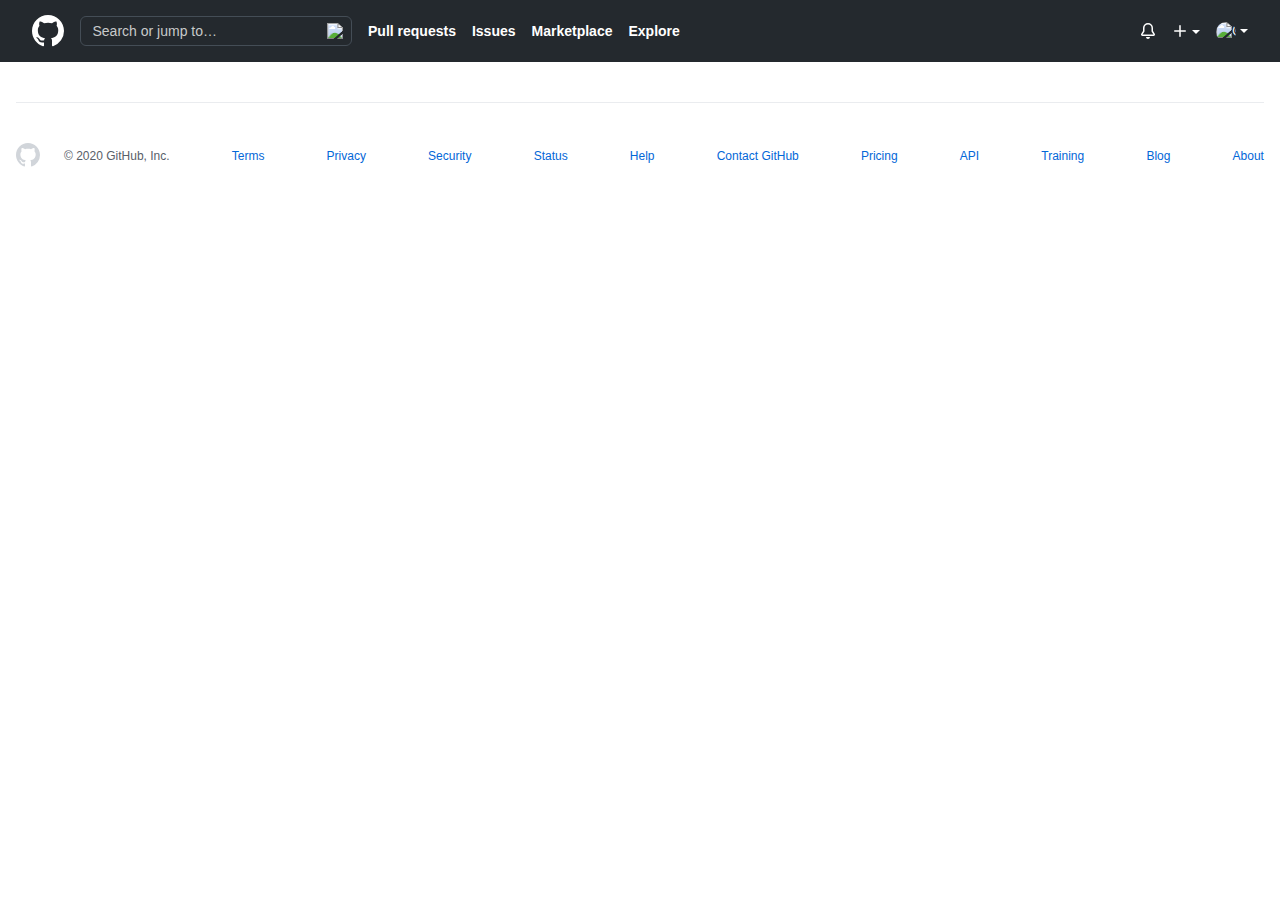
==== index.html @ ab451e5a "minor style update" ====
<!DOCTYPE html>
<html lang="en">
<head>
  <meta charset="utf-8" />
  <meta name="viewport" content="width=device-width, initial-scale=1.0" />
  <meta http-equiv="X-UA-Compatible" content="IE=edge" />
  <title>Seth250 Github Page &mdash; Buycoins Challenge</title>
  <link rel="stylesheet" href="./styles.css" />
</head>
<body>
  <div class="page-wrapper">
    <header class="page-header">
      <div class="page-header__item" id="github-logo">
        <a class="page-header__link" href="/">
          <svg class="octicon octicon-middle" height="32" viewBox="0 0 16 16" version="1.1" width="32" aria-hidden="true">
            <path fill-rule="evenodd" d="M8 0C3.58 0 0 3.58 0 8c0 3.54 2.29 6.53 5.47 7.59.4.07.55-.17.55-.38 0-.19-.01-.82-.01-1.49-2.01.37-2.53-.49-2.69-.94-.09-.23-.48-.94-.82-1.13-.28-.15-.68-.52-.01-.53.63-.01 1.08.58 1.23.82.72 1.21 1.87.87 2.33.66.07-.52.28-.87.51-1.07-1.78-.2-3.64-.89-3.64-3.95 0-.87.31-1.59.82-2.15-.08-.2-.36-1.02.08-2.12 0 0 .67-.21 2.2.82.64-.18 1.32-.27 2-.27.68 0 1.36.09 2 .27 1.53-1.04 2.2-.82 2.2-.82.44 1.1.16 1.92.08 2.12.51.56.82 1.27.82 2.15 0 3.07-1.87 3.75-3.65 3.95.29.25.54.73.54 1.48 0 1.07-.01 1.93-.01 2.2 0 .21.15.46.55.38A8.013 8.013 0 0016 8c0-4.42-3.58-8-8-8z"></path>
          </svg>
        </a>
      </div>
      <div class="page-header__item item-show-mobile" id="hamburger">
        <button type="button" class="page-header__link btn-link">
          <svg height="24" class="octicon octicon-text-bottom" viewBox="0 0 16 16" version="1.1" width="24" aria-hidden="true">
            <path fill-rule="evenodd" d="M1 2.75A.75.75 0 011.75 2h12.5a.75.75 0 110 1.5H1.75A.75.75 0 011 2.75zm0 5A.75.75 0 011.75 7h12.5a.75.75 0 110 1.5H1.75A.75.75 0 011 7.75zM1.75 12a.75.75 0 100 1.5h12.5a.75.75 0 100-1.5H1.75z"></path>
          </svg>
        </button>
      </div>
      <div class="page-header__item item-full item-collapse-mobile" id="menu">
        <div class="page-header__search">
          <form class="page-header__search-form">
            <label>
              <input type="text" class="page-header__search-input" placeholder="Search or jump to…" />
              <img src="https://github.githubassets.com/images/search-key-slash.svg" class="page-header__search-slash" />
            </label>
          </form>
        </div>
        <nav class="page-header__nav">
          <a class="page-header__link nav-link item-show-mobile" href="#">Dashboard</a>
          <a class="page-header__link nav-link" href="#">Pull<span class="inline-elem"> request</span>s</a>
          <a class="page-header__link nav-link" href="#">Issues</a>
          <a class="page-header__link nav-link" href="#">Marketplace</a>
          <a class="page-header__link nav-link" href="#">Explore</a>
          <a class="page-header__link nav-link item-show-mobile" href="#">Settings</a>
          <a class="page-header__link nav-link item-show-mobile" href="#">
            <img alt="@Seth250" width="20" height="20" src="https://avatars2.githubusercontent.com/u/36954087?s=60&v=4" class="profile-avatar" />
            Seth250
          </a>
          <form class="nav-link item-show-mobile" action="#">
            <button type="submit" class="page-header__link btn-link" id="logout-btn">
              <svg class="octicon octicon-text-bottom" viewBox="0 0 16 16" version="1.1" width="16" height="16" aria-hidden="true">
                <path fill-rule="evenodd" d="M2 2.75C2 1.784 2.784 1 3.75 1h2.5a.75.75 0 010 1.5h-2.5a.25.25 0 00-.25.25v10.5c0 .138.112.25.25.25h2.5a.75.75 0 010 1.5h-2.5A1.75 1.75 0 012 13.25V2.75zm10.44 4.5H6.75a.75.75 0 000 1.5h5.69l-1.97 1.97a.75.75 0 101.06 1.06l3.25-3.25a.75.75 0 000-1.06l-3.25-3.25a.75.75 0 10-1.06 1.06l1.97 1.97z"></path>
              </svg>
              Sign out
            </button>
          </form>
        </nav>
      </div>
      <div class="page-header__item" id="notification-bar">
        <a class="page-header__link" href="#">
          <svg class="octicon octicon-text-bottom" viewBox="0 0 16 16" version="1.1" width="16" height="16" aria-hidden="true">
            <path d="M8 16a2 2 0 001.985-1.75c.017-.137-.097-.25-.235-.25h-3.5c-.138 0-.252.113-.235.25A2 2 0 008 16z"></path>
            <path fill-rule="evenodd" d="M8 1.5A3.5 3.5 0 004.5 5v2.947c0 .346-.102.683-.294.97l-1.703 2.556a.018.018 0 00-.003.01l.001.006c0 .002.002.004.004.006a.017.017 0 00.006.004l.007.001h10.964l.007-.001a.016.016 0 00.006-.004.016.016 0 00.004-.006l.001-.007a.017.017 0 00-.003-.01l-1.703-2.554a1.75 1.75 0 01-.294-.97V5A3.5 3.5 0 008 1.5zM3 5a5 5 0 0110 0v2.947c0 .05.015.098.042.139l1.703 2.555A1.518 1.518 0 0113.482 13H2.518a1.518 1.518 0 01-1.263-2.36l1.703-2.554A.25.25 0 003 7.947V5z"></path>
          </svg>
        </a>
      </div>
      <div class="page-header__item item-collapse-mobile">
        <details class="details-reset">
          <summary class="page-header__link">
            <svg class="octicon octicon-text-bottom" viewBox="0 0 16 16" version="1.1" width="16" height="16" aria-hidden="true">
              <path fill-rule="evenodd" d="M8 2a.75.75 0 01.75.75v4.5h4.5a.75.75 0 010 1.5h-4.5v4.5a.75.75 0 01-1.5 0v-4.5h-4.5a.75.75 0 010-1.5h4.5v-4.5A.75.75 0 018 2z"></path>
            </svg>
            <span class="dropdown-caret"></span>
          </summary>
        </details>
      </div>
      <div class="page-header__item item-collapse-mobile">
        <details class="details-reset">
          <summary class="page-header__link">
            <img alt="@Seth250" width="20" height="20" src="https://avatars2.githubusercontent.com/u/36954087?s=60&v=4" class="profile-avatar" />
            <span class="dropdown-caret"></span>
          </summary>
        </details>
      </div>
    </header>

    <main class="page-main">
    </main>

    <footer class="page-footer container">
      <div class="page-footer__content">
        <a class="page-footer__octicon" href="#">
          <svg height="24" class="octicon octicon-text-bottom" viewBox="0 0 16 16" version="1.1" width="24" aria-hidden="true">
            <path fill-rule="evenodd" d="M8 0C3.58 0 0 3.58 0 8c0 3.54 2.29 6.53 5.47 7.59.4.07.55-.17.55-.38 0-.19-.01-.82-.01-1.49-2.01.37-2.53-.49-2.69-.94-.09-.23-.48-.94-.82-1.13-.28-.15-.68-.52-.01-.53.63-.01 1.08.58 1.23.82.72 1.21 1.87.87 2.33.66.07-.52.28-.87.51-1.07-1.78-.2-3.64-.89-3.64-3.95 0-.87.31-1.59.82-2.15-.08-.2-.36-1.02.08-2.12 0 0 .67-.21 2.2.82.64-.18 1.32-.27 2-.27.68 0 1.36.09 2 .27 1.53-1.04 2.2-.82 2.2-.82.44 1.1.16 1.92.08 2.12.51.56.82 1.27.82 2.15 0 3.07-1.87 3.75-3.65 3.95.29.25.54.73.54 1.48 0 1.07-.01 1.93-.01 2.2 0 .21.15.46.55.38A8.013 8.013 0 0016 8c0-4.42-3.58-8-8-8z"></path>
          </svg>
        </a>
        <ul class="page-footer__list">
          <li>&copy; 2020 GitHub, Inc.</li>
          <li>
            <a href="#">Terms</a>
          </li>
          <li>
            <a href="#">Privacy</a>
          </li>
          <li>
            <a href="#">Security</a>
          </li>
          <li>
            <a href="#">Status</a>
          </li>
          <li>
            <a href="#">Help</a>
          </li>
          <li>
            <a href="#">Contact GitHub</a>
          </li>
          <li>
            <a href="#">Pricing</a>
          </li>
          <li>
            <a href="#">API</a>
          </li>
          <li>
            <a href="#">Training</a>
          </li>
          <li>
            <a href="#">Blog</a>
          </li>
          <li>
            <a href="#">About</a>
          </li>
        </ul>
      </div>
    </footer>
  </div>
</body>
</html>

<script src="./main.js"></script>
---- styles.css ----
* {
  margin: 0;
  padding: 0;
  -webkit-box-sizing: border-box;
     -moz-box-sizing: border-box;
          box-sizing: border-box;
}

:root {
  scroll-behavior: smooth;
  -webkit-font-smoothing: antialiased;
  -moz-osx-font-smoothing: grayscale;
}

body {
  font-family: -apple-system, "BlinkMacSystemFont", "Segoe UI", Helvetica, Arial, sans-serif, "Apple Color Emoji", "Segoe UI Emoji";
  font-size: 14px;
  line-height: 1.5;
}

article, aside, details, figcaption, figure, footer, header, main, menu, nav, section {
  display: block;
}

a {
  color: #0367d8;
  text-decoration: none;
}

button, input, select, textarea {
  font-family: inherit;
  line-height: inherit;
}

svg:not(:root) {
  overflow: hidden;
}

.page-wrapper {
  position: relative;
  background: #fff;
  min-height: 100vh;
}

.octicon {
  display: inline-block;
  fill: currentColor;
}

.octicon-middle {
  vertical-align: middle;
}

.octicon-text-bottom {
  vertical-align: text-bottom;
}

.container {
  max-width: 1280px;
}

.page-header {
  background: #24292E;
  padding: 1.075em 1.15em 1.075em 2.25em;
  color: rgba(255, 255, 255, 0.7);
  display: -webkit-box;
  display: -moz-box;
  display: -ms-flexbox;
  display: flex;
  -webkit-box-align: center;
     -moz-box-align: center;
      -ms-flex-align: center;
          align-items: center;
}

.page-header__item {
  display: -webkit-box;
  display: -moz-box;
  display: -ms-flexbox;
  display: flex;
  -webkit-box-align: center;
     -moz-box-align: center;
      -ms-flex-align: center;
          align-items: center;
  margin-right: 16px;
  -ms-flex-item-align: stretch;
      align-self: stretch;
}

.page-header__link {
  font-weight: 600;
  color: #fff;
  white-space: nowrap;
}

.page-header__link:hover, .page-header__link:focus {
  color: inherit;
}

.page-header__search {
  position: relative;
  min-width: 272px;
  -webkit-transition: .2s ease-in-out;
  transition: .2s ease-in-out;
  -webkit-transition-property: max-width, padding-bottom, padding-top;
  transition-property: max-width, padding-bottom, padding-top;
  margin-right: 16.5px;
}

.page-header__search-form {
  display: block;
}

.page-header__search-form label {
  min-height: 28px;
  width: 100%;
  max-width: 100%;
  vertical-align: middle;
  background-color: inherit;
  font-weight: 400;
  position: relative;
  line-height: 18px;
  display: -webkit-box;
  display: -moz-box;
  display: -ms-flexbox;
  display: flex;
  -webkit-box-align: center;
     -moz-box-align: center;
      -ms-flex-align: center;
          align-items: center;
  -webkit-box-pack: justify;
     -moz-box-pack: justify;
      -ms-flex-pack: justify;
          justify-content: space-between;
  border: 1px solid #444d56;
  border-radius: 6px;
  background-repeat: no-repeat;
  outline: none;
  background-position: right 0.5rem center;
  -webkit-box-shadow: none;
          box-shadow: none;
}

.page-header__search-form label:focus-within {
  outline: inherit;
}

.page-header__search-input {
  min-height: inherit;
  color: inherit;
  width: 100%;
  background: none;
  border: 0;
  display: table-cell;
  font-size: inherit;
  line-height: inherit;
  -webkit-box-shadow: inherit;
          box-shadow: inherit;
  padding: 5px 12px;
}

.page-header__search-input::-webkit-input-placeholder {
  color: #c8c9ca;
}

.page-header__search-input::-moz-placeholder {
  color: #c8c9ca;
}

.page-header__search-input:-ms-input-placeholder {
  color: #c8c9ca;
}

.page-header__search-input::-ms-input-placeholder {
  color: #c8c9ca;
}

.page-header__search-input::placeholder {
  color: #c8c9ca;
}

.page-header__search-input:focus {
  outline: none;
}

.page-header__search-slash {
  margin-right: 8px;
  border-style: none;
}

.page-header__nav {
  display: -webkit-box;
  display: -moz-box;
  display: -ms-flexbox;
  display: flex;
  -ms-flex-item-align: auto;
      align-self: auto;
}

.item-full {
  -webkit-box-flex: 1;
     -moz-box-flex: 1;
      -ms-flex: auto;
          flex: auto;
}

.btn-link {
  display: inline-block;
  background-color: initial;
  font-size: inherit;
  border: none;
  -webkit-user-select: none;
     -moz-user-select: none;
      -ms-user-select: none;
          user-select: none;
}

.details-reset > summary {
  list-style: none;
}

.details-reset > summary::-webkit-details-marker {
  display: none;
}

details summary {
  cursor: pointer;
  display: list-item;
}

.dropdown-caret {
  display: inline-block;
  width: 0;
  height: 0;
  vertical-align: middle;
  content: "";
  border-top-style: solid;
  border-top-width: 4px;
  border-right: 4px solid transparent;
  border-bottom: 0 solid transparent;
  border-left: 4px solid transparent;
}

.profile-avatar {
  border-radius: 50%;
  border-style: none;
  display: inline-block;
  overflow: hidden;
  line-height: 1;
  vertical-align: middle;
  margin-top: 1px;
}

@media only screen and (min-width: 600px) {
  .item-show-mobile {
    display: none;
  }
  .nav-link {
    margin-right: 16px;
  }
}

@media only screen and (max-width: 768px) {
  .page-header {
    padding-left: 1.7em;
    padding-right: 0.6em;
  }
  .inline-elem {
    display: none;
  }
}

@media only screen and (max-width: 600px) {
  .page-header {
    padding: 1.15em 0 1.15em 1.15em;
    position: relative;
  }
  .page-header__search {
    margin-right: 0;
    margin-bottom: 16px;
    -ms-flex-item-align: stretch;
        -ms-grid-row-align: stretch;
        align-self: stretch;
  }
  .page-header__nav {
    -webkit-box-orient: vertical;
    -webkit-box-direction: normal;
       -moz-box-orient: vertical;
       -moz-box-direction: normal;
        -ms-flex-direction: column;
            flex-direction: column;
    -ms-flex-item-align: stretch;
        -ms-grid-row-align: stretch;
        align-self: stretch;
  }
  .nav-link {
    border-top: 1px solid rgba(255, 255, 255, 0.15);
    padding: 8px 0;
  }
  .inline-elem {
    display: inline;
  }
  .item-collapse-mobile {
    display: none;
  }
  .item-full {
    border: 1px solid #24292E;
    -webkit-box-orient: vertical;
    -webkit-box-direction: normal;
       -moz-box-orient: vertical;
       -moz-box-direction: normal;
        -ms-flex-direction: column;
            flex-direction: column;
    position: absolute;
    top: 98%;
    background: inherit;
    width: 100%;
    left: 0;
    padding: 0 15px 15px 15px;
  }
  #logout-btn {
    padding-left: 2px;
    width: 100%;
    text-align: left;
  }
  #notification-bar {
    -webkit-box-ordinal-group: 3;
       -moz-box-ordinal-group: 3;
        -ms-flex-order: 2;
            order: 2;
  }
  #github-logo {
    -webkit-box-ordinal-group: 2;
       -moz-box-ordinal-group: 2;
        -ms-flex-order: 1;
            order: 1;
    -webkit-box-flex: 1;
       -moz-box-flex: 1;
        -ms-flex: auto;
            flex: auto;
    -webkit-box-pack: center;
       -moz-box-pack: center;
        -ms-flex-pack: center;
            justify-content: center;
  }
}

.page-footer {
  display: -webkit-box;
  display: -moz-box;
  display: -ms-flexbox;
  display: flex;
  -webkit-box-pack: center;
     -moz-box-pack: center;
      -ms-flex-pack: center;
          justify-content: center;
  -webkit-box-align: center;
     -moz-box-align: center;
      -ms-flex-align: center;
          align-items: center;
  padding: 0 16px;
  margin: 0 auto;
}

.page-footer__content {
  font-size: 12px;
  width: 100%;
  color: #586069;
  display: -webkit-box;
  display: -moz-box;
  display: -ms-flexbox;
  display: flex;
  -webkit-box-align: center;
     -moz-box-align: center;
      -ms-flex-align: center;
          align-items: center;
  -webkit-box-pack: justify;
     -moz-box-pack: justify;
      -ms-flex-pack: justify;
          justify-content: space-between;
  padding-top: 40px;
  padding-bottom: 49px;
  margin-top: 40px;
  border-top: 1px solid #eaecef;
}

.page-footer__octicon {
  color: #d1d5da;
  margin-right: 24px;
}

.page-footer__octicon:hover {
  color: #6a737d;
}

.page-footer__list {
  display: -webkit-box;
  display: -moz-box;
  display: -ms-flexbox;
  display: flex;
  -webkit-box-pack: justify;
     -moz-box-pack: justify;
      -ms-flex-pack: justify;
          justify-content: space-between;
  -ms-flex-wrap: wrap;
      flex-wrap: wrap;
  width: 100%;
}

.page-footer__list li {
  list-style: none;
}

.page-footer__list a:hover {
  text-decoration: underline;
}

@media only screen and (max-width: 1012px) {
  .page-footer {
    padding-right: 40px;
    padding-left: 40px;
  }
  .page-footer__octicon {
    display: none;
  }
  .page-footer__list {
    -webkit-box-pack: center;
       -moz-box-pack: center;
        -ms-flex-pack: center;
            justify-content: center;
    margin-bottom: 8px;
  }
  .page-footer__list li {
    margin-right: 16px;
  }
}

@media only screen and (max-width: 600px) {
  .page-footer {
    padding-right: 16px;
    padding-left: 16px;
  }
}
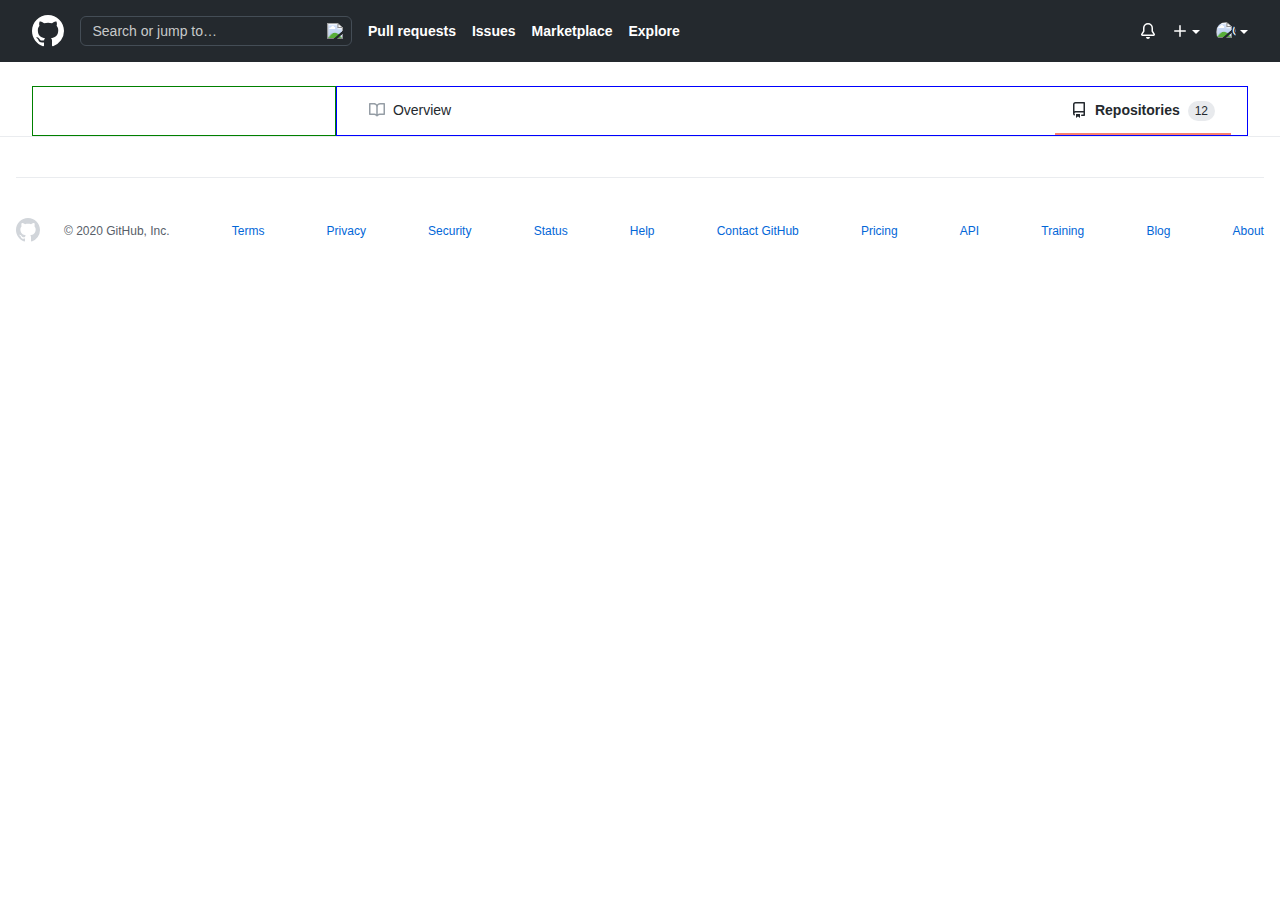
==== commit 34ed40b8: "updated page main styles" ====
--- a/index.html
+++ b/index.html
@@ -12,14 +12,14 @@
     <header class="page-header">
       <div class="page-header__item" id="github-logo">
         <a class="page-header__link" href="/">
-          <svg class="octicon octicon-middle" height="32" viewBox="0 0 16 16" version="1.1" width="32" aria-hidden="true">
+          <svg class="octicon-middle" height="32" viewBox="0 0 16 16" version="1.1" width="32" aria-hidden="true">
             <path fill-rule="evenodd" d="M8 0C3.58 0 0 3.58 0 8c0 3.54 2.29 6.53 5.47 7.59.4.07.55-.17.55-.38 0-.19-.01-.82-.01-1.49-2.01.37-2.53-.49-2.69-.94-.09-.23-.48-.94-.82-1.13-.28-.15-.68-.52-.01-.53.63-.01 1.08.58 1.23.82.72 1.21 1.87.87 2.33.66.07-.52.28-.87.51-1.07-1.78-.2-3.64-.89-3.64-3.95 0-.87.31-1.59.82-2.15-.08-.2-.36-1.02.08-2.12 0 0 .67-.21 2.2.82.64-.18 1.32-.27 2-.27.68 0 1.36.09 2 .27 1.53-1.04 2.2-.82 2.2-.82.44 1.1.16 1.92.08 2.12.51.56.82 1.27.82 2.15 0 3.07-1.87 3.75-3.65 3.95.29.25.54.73.54 1.48 0 1.07-.01 1.93-.01 2.2 0 .21.15.46.55.38A8.013 8.013 0 0016 8c0-4.42-3.58-8-8-8z"></path>
           </svg>
         </a>
       </div>
       <div class="page-header__item item-show-mobile" id="hamburger">
         <button type="button" class="page-header__link btn-link">
-          <svg height="24" class="octicon octicon-text-bottom" viewBox="0 0 16 16" version="1.1" width="24" aria-hidden="true">
+          <svg height="24" class="octicon-text-bottom" viewBox="0 0 16 16" version="1.1" width="24" aria-hidden="true">
             <path fill-rule="evenodd" d="M1 2.75A.75.75 0 011.75 2h12.5a.75.75 0 110 1.5H1.75A.75.75 0 011 2.75zm0 5A.75.75 0 011.75 7h12.5a.75.75 0 110 1.5H1.75A.75.75 0 011 7.75zM1.75 12a.75.75 0 100 1.5h12.5a.75.75 0 100-1.5H1.75z"></path>
           </svg>
         </button>
@@ -41,12 +41,12 @@
           <a class="page-header__link nav-link" href="#">Explore</a>
           <a class="page-header__link nav-link item-show-mobile" href="#">Settings</a>
           <a class="page-header__link nav-link item-show-mobile" href="#">
-            <img alt="@Seth250" width="20" height="20" src="https://avatars2.githubusercontent.com/u/36954087?s=60&v=4" class="profile-avatar" />
+            <img alt="@Seth250" width="20" height="20" src="https://avatars2.githubusercontent.com/u/36954087?s=60&v=4" class="avatar avatar-user" />
             Seth250
           </a>
           <form class="nav-link item-show-mobile" action="#">
             <button type="submit" class="page-header__link btn-link" id="logout-btn">
-              <svg class="octicon octicon-text-bottom" viewBox="0 0 16 16" version="1.1" width="16" height="16" aria-hidden="true">
+              <svg class="octicon-text-bottom" viewBox="0 0 16 16" version="1.1" width="16" height="16" aria-hidden="true">
                 <path fill-rule="evenodd" d="M2 2.75C2 1.784 2.784 1 3.75 1h2.5a.75.75 0 010 1.5h-2.5a.25.25 0 00-.25.25v10.5c0 .138.112.25.25.25h2.5a.75.75 0 010 1.5h-2.5A1.75 1.75 0 012 13.25V2.75zm10.44 4.5H6.75a.75.75 0 000 1.5h5.69l-1.97 1.97a.75.75 0 101.06 1.06l3.25-3.25a.75.75 0 000-1.06l-3.25-3.25a.75.75 0 10-1.06 1.06l1.97 1.97z"></path>
               </svg>
               Sign out
@@ -56,7 +56,7 @@
       </div>
       <div class="page-header__item" id="notification-bar">
         <a class="page-header__link" href="#">
-          <svg class="octicon octicon-text-bottom" viewBox="0 0 16 16" version="1.1" width="16" height="16" aria-hidden="true">
+          <svg class="octicon-text-bottom" viewBox="0 0 16 16" version="1.1" width="16" height="16" aria-hidden="true">
             <path d="M8 16a2 2 0 001.985-1.75c.017-.137-.097-.25-.235-.25h-3.5c-.138 0-.252.113-.235.25A2 2 0 008 16z"></path>
             <path fill-rule="evenodd" d="M8 1.5A3.5 3.5 0 004.5 5v2.947c0 .346-.102.683-.294.97l-1.703 2.556a.018.018 0 00-.003.01l.001.006c0 .002.002.004.004.006a.017.017 0 00.006.004l.007.001h10.964l.007-.001a.016.016 0 00.006-.004.016.016 0 00.004-.006l.001-.007a.017.017 0 00-.003-.01l-1.703-2.554a1.75 1.75 0 01-.294-.97V5A3.5 3.5 0 008 1.5zM3 5a5 5 0 0110 0v2.947c0 .05.015.098.042.139l1.703 2.555A1.518 1.518 0 0113.482 13H2.518a1.518 1.518 0 01-1.263-2.36l1.703-2.554A.25.25 0 003 7.947V5z"></path>
           </svg>
@@ -65,7 +65,7 @@
       <div class="page-header__item item-collapse-mobile">
         <details class="details-reset">
           <summary class="page-header__link">
-            <svg class="octicon octicon-text-bottom" viewBox="0 0 16 16" version="1.1" width="16" height="16" aria-hidden="true">
+            <svg class="octicon-text-bottom" viewBox="0 0 16 16" version="1.1" width="16" height="16" aria-hidden="true">
               <path fill-rule="evenodd" d="M8 2a.75.75 0 01.75.75v4.5h4.5a.75.75 0 010 1.5h-4.5v4.5a.75.75 0 01-1.5 0v-4.5h-4.5a.75.75 0 010-1.5h4.5v-4.5A.75.75 0 018 2z"></path>
             </svg>
             <span class="dropdown-caret"></span>
@@ -75,20 +75,55 @@
       <div class="page-header__item item-collapse-mobile">
         <details class="details-reset">
           <summary class="page-header__link">
-            <img alt="@Seth250" width="20" height="20" src="https://avatars2.githubusercontent.com/u/36954087?s=60&v=4" class="profile-avatar" />
+            <img alt="@Seth250" width="20" height="20" src="https://avatars2.githubusercontent.com/u/36954087?s=60&v=4" class="avatar avatar-user" />
             <span class="dropdown-caret"></span>
           </summary>
         </details>
       </div>
     </header>
 
-    <main class="page-main">
+    <main class="page-main" role="main">
+      <div class="page-main__head">
+        <div class="container page-main__head-item">
+          <div class="page-main__head-item__col col-1">
+            <div class="profile-sticky-bar">
+              <div class="profile-mini-card">
+                <span class="profile-mini-avatar">
+                  <img class="avatar-user" height="32" width="32" alt="@Seth250" src="https://avatars2.githubusercontent.com/u/36954087?s=88&amp;u=0740b5dd5a850e1ddfc151dfa20f9871d0361308&amp;v=4">
+                </span>
+                <span class="profile-username">
+                  <strong>Seth250</strong>
+                </span>
+              </div>
+            </div>
+          </div>
+          <div class="page-main__head-item__col col-2">
+            <nav class="page-main__nav">
+              <a class="page-main__nav-item" href="#">
+                <svg class="octicon-text-bottom page-main__octicon" height="16" viewBox="0 0 16 16" version="1.1" width="16" aria-hidden="true">
+                  <path fill-rule="evenodd" d="M0 1.75A.75.75 0 01.75 1h4.253c1.227 0 2.317.59 3 1.501A3.744 3.744 0 0111.006 1h4.245a.75.75 0 01.75.75v10.5a.75.75 0 01-.75.75h-4.507a2.25 2.25 0 00-1.591.659l-.622.621a.75.75 0 01-1.06 0l-.622-.621A2.25 2.25 0 005.258 13H.75a.75.75 0 01-.75-.75V1.75zm8.755 3a2.25 2.25 0 012.25-2.25H14.5v9h-3.757c-.71 0-1.4.201-1.992.572l.004-7.322zm-1.504 7.324l.004-5.073-.002-2.253A2.25 2.25 0 005.003 2.5H1.5v9h3.757a3.75 3.75 0 011.994.574z"></path>
+                </svg>
+                Overview
+              </a>
+              <a class="page-main__nav-item nav-item-active" href="#">
+                <svg class="octicon-text-bottom page-main__octicon" height="16" viewBox="0 0 16 16" version="1.1" width="16" aria-hidden="true">
+                  <path fill-rule="evenodd" d="M2 2.5A2.5 2.5 0 014.5 0h8.75a.75.75 0 01.75.75v12.5a.75.75 0 01-.75.75h-2.5a.75.75 0 110-1.5h1.75v-2h-8a1 1 0 00-.714 1.7.75.75 0 01-1.072 1.05A2.495 2.495 0 012 11.5v-9zm10.5-1V9h-8c-.356 0-.694.074-1 .208V2.5a1 1 0 011-1h8zM5 12.25v3.25a.25.25 0 00.4.2l1.45-1.087a.25.25 0 01.3 0L8.6 15.7a.25.25 0 00.4-.2v-3.25a.25.25 0 00-.25-.25h-3.5a.25.25 0 00-.25.25z"></path>
+                </svg>
+                Repositories
+                <span title="12" class="counter">12</span>
+              </a>
+            </nav>
+          </div>
+        </div>
+      </div>
+      <div class="container">
+      </div>
     </main>
 
     <footer class="page-footer container">
       <div class="page-footer__content">
         <a class="page-footer__octicon" href="#">
-          <svg height="24" class="octicon octicon-text-bottom" viewBox="0 0 16 16" version="1.1" width="24" aria-hidden="true">
+          <svg height="24" class="octicon-text-bottom" viewBox="0 0 16 16" version="1.1" width="24" aria-hidden="true">
             <path fill-rule="evenodd" d="M8 0C3.58 0 0 3.58 0 8c0 3.54 2.29 6.53 5.47 7.59.4.07.55-.17.55-.38 0-.19-.01-.82-.01-1.49-2.01.37-2.53-.49-2.69-.94-.09-.23-.48-.94-.82-1.13-.28-.15-.68-.52-.01-.53.63-.01 1.08.58 1.23.82.72 1.21 1.87.87 2.33.66.07-.52.28-.87.51-1.07-1.78-.2-3.64-.89-3.64-3.95 0-.87.31-1.59.82-2.15-.08-.2-.36-1.02.08-2.12 0 0 .67-.21 2.2.82.64-.18 1.32-.27 2-.27.68 0 1.36.09 2 .27 1.53-1.04 2.2-.82 2.2-.82.44 1.1.16 1.92.08 2.12.51.56.82 1.27.82 2.15 0 3.07-1.87 3.75-3.65 3.95.29.25.54.73.54 1.48 0 1.07-.01 1.93-.01 2.2 0 .21.15.46.55.38A8.013 8.013 0 0016 8c0-4.42-3.58-8-8-8z"></path>
           </svg>
         </a>
--- a/styles.css
+++ b/styles.css
@@ -42,17 +42,28 @@
   min-height: 100vh;
 }
 
-.octicon {
+.octicon-middle {
   display: inline-block;
   fill: currentColor;
-}
-
-.octicon-middle {
   vertical-align: middle;
 }
 
 .octicon-text-bottom {
+  display: inline-block;
+  fill: currentColor;
   vertical-align: text-bottom;
+}
+
+.avatar {
+  display: inline-block;
+  overflow: hidden;
+  line-height: 1;
+  vertical-align: middle;
+}
+
+.avatar-user {
+  border-radius: 50%;
+  border-style: none;
 }
 
 .container {
@@ -241,16 +252,6 @@
   border-left: 4px solid transparent;
 }
 
-.profile-avatar {
-  border-radius: 50%;
-  border-style: none;
-  display: inline-block;
-  overflow: hidden;
-  line-height: 1;
-  vertical-align: middle;
-  margin-top: 1px;
-}
-
 @media only screen and (min-width: 600px) {
   .item-show-mobile {
     display: none;
@@ -296,6 +297,9 @@
   .nav-link {
     border-top: 1px solid rgba(255, 255, 255, 0.15);
     padding: 8px 0;
+  }
+  .nav-link .avatar-user {
+    margin-top: 1px;
   }
   .inline-elem {
     display: inline;
@@ -345,6 +349,143 @@
   }
 }
 
+.page-main__head {
+  margin-top: 24px;
+  position: -webkit-sticky;
+  position: sticky;
+  top: 0;
+  border-bottom: 1px solid #eaecef;
+}
+
+.page-main__head-item {
+  padding: 0 32px;
+  display: -webkit-box;
+  display: -moz-box;
+  display: -ms-flexbox;
+  display: flex;
+}
+
+.page-main__head-item__col {
+  padding: 0 16px;
+}
+
+.page-main__nav {
+  display: -webkit-box;
+  display: -moz-box;
+  display: -ms-flexbox;
+  display: flex;
+  -webkit-box-pack: justify;
+     -moz-box-pack: justify;
+      -ms-flex-pack: justify;
+          justify-content: space-between;
+}
+
+.page-main__nav-item {
+  padding: 8px 16px;
+  font-size: 14px;
+  line-height: 30px;
+  color: #24292E;
+  text-align: center;
+  white-space: nowrap;
+  border-bottom: 2px solid transparent;
+  -webkit-transition: border-bottom-color 0.36s ease-in;
+  transition: border-bottom-color 0.36s ease-in;
+}
+
+.page-main__nav-item:hover .page-main__nav-item:focus {
+  border-bottom-color: #d1d5da;
+  outline: 1px solid transparent;
+  outline-offset: -1px;
+  -webkit-transition-timing-function: ease-out;
+          transition-timing-function: ease-out;
+  -webkit-transition-duration: 0.12s;
+          transition-duration: 0.12s;
+}
+
+.page-main__nav-item .counter {
+  margin-left: 4px;
+}
+
+.page-main__octicon {
+  color: #959da5;
+  margin-right: 4px;
+}
+
+.col-1 {
+  border: 1px solid green;
+  width: 25%;
+}
+
+.col-2 {
+  border: 1px solid blue;
+  width: 75%;
+}
+
+.nav-item-active {
+  font-weight: 600;
+  border-bottom-color: #f9826c;
+  outline: 1px solid transparent;
+  outline-offset: -1px;
+}
+
+.nav-item-active .page-main__octicon {
+  color: inherit;
+}
+
+.counter {
+  display: inline-block;
+  min-width: 20px;
+  padding: 0 6px;
+  font-size: 12px;
+  font-weight: 500;
+  line-height: 18px;
+  text-align: center;
+  background-color: rgba(210, 214, 219, 0.5);
+  border: 1px solid transparent;
+  border-radius: 2em;
+}
+
+.profile-sticky-bar {
+  position: fixed;
+  top: 0;
+  z-index: 10;
+  width: 233px;
+  word-break: break-all;
+  pointer-events: none;
+  opacity: 0;
+  -webkit-transition: 0.2s;
+  transition: 0.2s;
+}
+
+.profile-sticky-bar::after {
+  content: "";
+  height: 48px;
+}
+
+.profile-mini-card {
+  height: 48px;
+  position: relative;
+  top: 1px;
+  z-index: 100;
+  display: table;
+}
+
+.profile-mini-avatar,
+.profile-username {
+  display: table-cell;
+  vertical-align: middle;
+}
+
+.profile-mini-avatar {
+  width: 32px;
+  line-height: 1;
+  padding-right: 8px;
+}
+
+.profile-username {
+  line-height: 1.25;
+}
+
 .page-footer {
   display: -webkit-box;
   display: -moz-box;
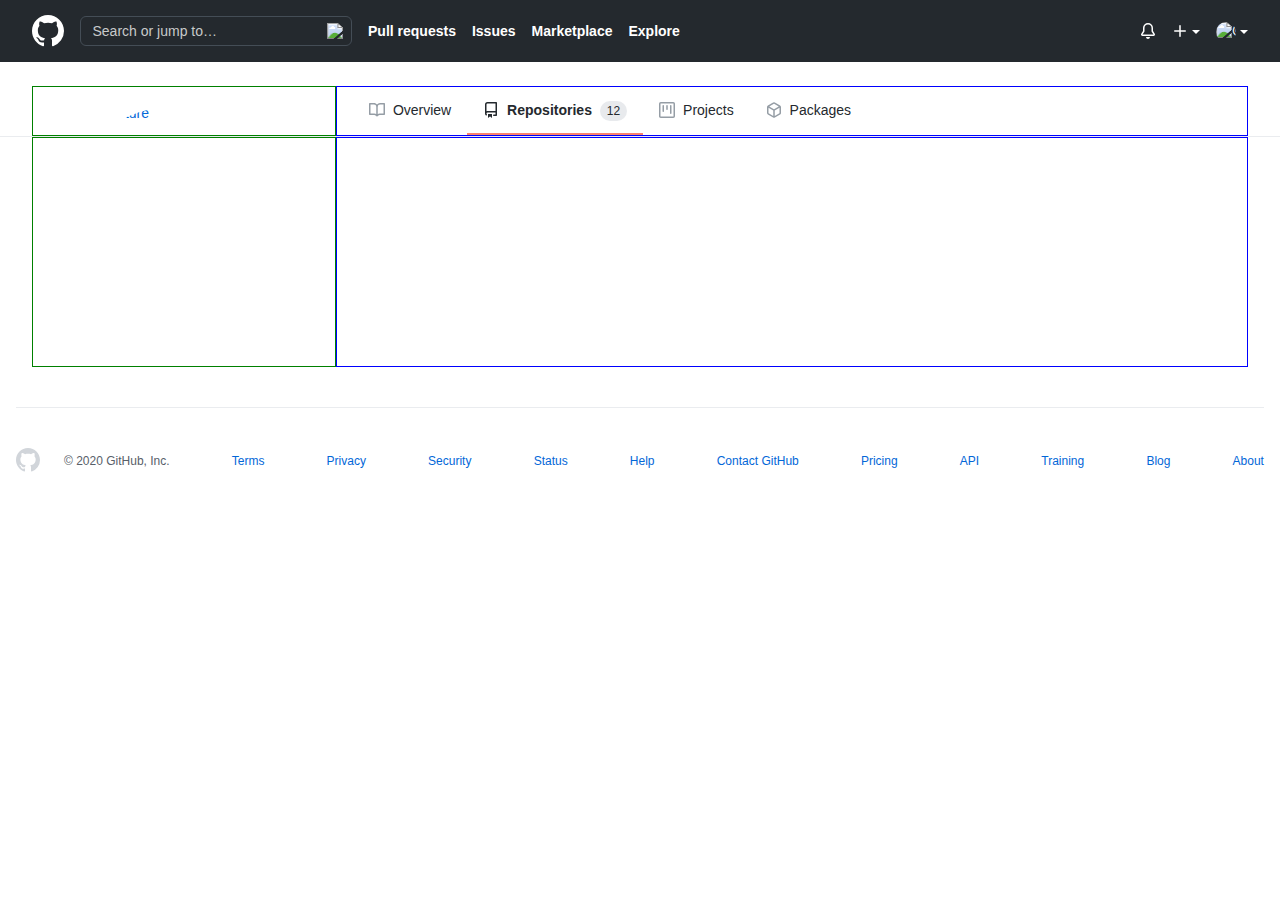
==== commit 54814af3: "more page main styles" ====
--- a/index.html
+++ b/index.html
@@ -84,8 +84,8 @@
 
     <main class="page-main" role="main">
       <div class="page-main__head">
-        <div class="container page-main__head-item">
-          <div class="page-main__head-item__col col-1">
+        <div class="container page-main__item">
+          <div class="page-main__item__col-1">
             <div class="profile-sticky-bar">
               <div class="profile-mini-card">
                 <span class="profile-mini-avatar">
@@ -97,7 +97,7 @@
               </div>
             </div>
           </div>
-          <div class="page-main__head-item__col col-2">
+          <div class="page-main__item__col-2">
             <nav class="page-main__nav">
               <a class="page-main__nav-item" href="#">
                 <svg class="octicon-text-bottom page-main__octicon" height="16" viewBox="0 0 16 16" version="1.1" width="16" aria-hidden="true">
@@ -112,11 +112,34 @@
                 Repositories
                 <span title="12" class="counter">12</span>
               </a>
+              <a class="page-main__nav-item" href="#">
+                <svg class="octicon-text-bottom page-main__octicon" height="16" viewBox="0 0 16 16" version="1.1" width="16" aria-hidden="true">
+                  <path fill-rule="evenodd" d="M1.75 0A1.75 1.75 0 000 1.75v12.5C0 15.216.784 16 1.75 16h12.5A1.75 1.75 0 0016 14.25V1.75A1.75 1.75 0 0014.25 0H1.75zM1.5 1.75a.25.25 0 01.25-.25h12.5a.25.25 0 01.25.25v12.5a.25.25 0 01-.25.25H1.75a.25.25 0 01-.25-.25V1.75zM11.75 3a.75.75 0 00-.75.75v7.5a.75.75 0 001.5 0v-7.5a.75.75 0 00-.75-.75zm-8.25.75a.75.75 0 011.5 0v5.5a.75.75 0 01-1.5 0v-5.5zM8 3a.75.75 0 00-.75.75v3.5a.75.75 0 001.5 0v-3.5A.75.75 0 008 3z"></path>
+                </svg>
+                Projects
+                <!-- <span title="0" hidden="hidden" class="counter ">0</span> -->
+              </a>
+              <a class="page-main__nav-item" href="#">
+                <svg class="octicon-text-bottom page-main__octicon" height="16" viewBox="0 0 16 16" version="1.1" width="16" aria-hidden="true">
+                  <path fill-rule="evenodd" d="M8.878.392a1.75 1.75 0 00-1.756 0l-5.25 3.045A1.75 1.75 0 001 4.951v6.098c0 .624.332 1.2.872 1.514l5.25 3.045a1.75 1.75 0 001.756 0l5.25-3.045c.54-.313.872-.89.872-1.514V4.951c0-.624-.332-1.2-.872-1.514L8.878.392zM7.875 1.69a.25.25 0 01.25 0l4.63 2.685L8 7.133 3.245 4.375l4.63-2.685zM2.5 5.677v5.372c0 .09.047.171.125.216l4.625 2.683V8.432L2.5 5.677zm6.25 8.271l4.625-2.683a.25.25 0 00.125-.216V5.677L8.75 8.432v5.516z"></path>
+                </svg>
+                Packages
+              </a>
             </nav>
           </div>
         </div>
       </div>
-      <div class="container">
+      <div class="container page-main__item">
+        <div class="page-main__item__col-1">
+          <div class="profile-avatar-container">
+            <a>
+              <img style="height:auto;" alt="profile picture" width="260" height="260" class="avatar avatar-user" src="https://avatars0.githubusercontent.com/u/36954087?s=460&amp;u=0740b5dd5a850e1ddfc151dfa20f9871d0361308&amp;v=4">
+            </a>
+          </div>
+        </div>
+        <div class="page-main__item__col-2">
+
+        </div>
       </div>
     </main>
 
--- a/styles.css
+++ b/styles.css
@@ -68,6 +68,7 @@
 
 .container {
   max-width: 1280px;
+  margin: 0 auto;
 }
 
 .page-header {
@@ -357,27 +358,31 @@
   border-bottom: 1px solid #eaecef;
 }
 
-.page-main__head-item {
+.page-main__item {
+  display: -webkit-box;
+  display: -moz-box;
+  display: -ms-flexbox;
+  display: flex;
   padding: 0 32px;
-  display: -webkit-box;
-  display: -moz-box;
-  display: -ms-flexbox;
-  display: flex;
-}
-
-.page-main__head-item__col {
+}
+
+.page-main__item__col-1 {
+  border: 1px solid green;
+  width: 25%;
   padding: 0 16px;
 }
 
+.page-main__item__col-2 {
+  border: 1px solid blue;
+  width: 75%;
+  padding: 0 16px;
+}
+
 .page-main__nav {
   display: -webkit-box;
   display: -moz-box;
   display: -ms-flexbox;
   display: flex;
-  -webkit-box-pack: justify;
-     -moz-box-pack: justify;
-      -ms-flex-pack: justify;
-          justify-content: space-between;
 }
 
 .page-main__nav-item {
@@ -392,7 +397,7 @@
   transition: border-bottom-color 0.36s ease-in;
 }
 
-.page-main__nav-item:hover .page-main__nav-item:focus {
+.page-main__nav-item:hover, .page-main__nav-item:focus {
   border-bottom-color: #d1d5da;
   outline: 1px solid transparent;
   outline-offset: -1px;
@@ -411,14 +416,12 @@
   margin-right: 4px;
 }
 
-.col-1 {
-  border: 1px solid green;
-  width: 25%;
-}
-
-.col-2 {
-  border: 1px solid blue;
-  width: 75%;
+.page-main__body {
+  padding: 0 32px;
+  display: -webkit-box;
+  display: -moz-box;
+  display: -ms-flexbox;
+  display: flex;
 }
 
 .nav-item-active {
@@ -486,6 +489,10 @@
   line-height: 1.25;
 }
 
+.profile-avatar-container {
+  margin-top: -32px;
+}
+
 .page-footer {
   display: -webkit-box;
   display: -moz-box;
@@ -500,7 +507,6 @@
       -ms-flex-align: center;
           align-items: center;
   padding: 0 16px;
-  margin: 0 auto;
 }
 
 .page-footer__content {
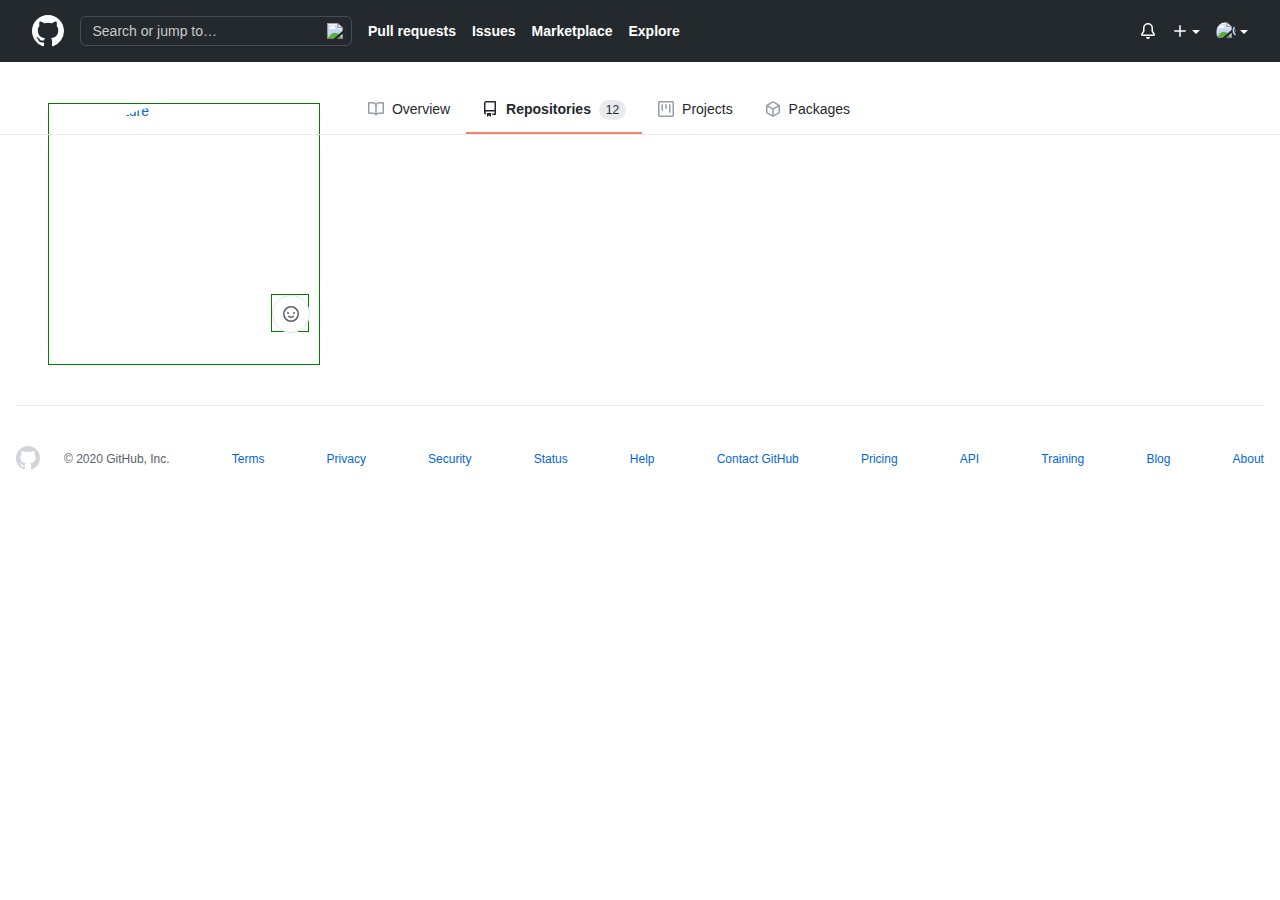
==== commit 07687b04: "more page main styles but omo I'm tired" ====
--- a/index.html
+++ b/index.html
@@ -135,6 +135,28 @@
             <a>
               <img style="height:auto;" alt="profile picture" width="260" height="260" class="avatar avatar-user" src="https://avatars0.githubusercontent.com/u/36954087?s=460&amp;u=0740b5dd5a850e1ddfc151dfa20f9871d0361308&amp;v=4">
             </a>
+            <div class="status-container">
+              <div class="status-badge-container">
+                <div class="user-status">
+                  <details class="details-reset">
+                    <summary class="btn-link alt-link" role="button">
+                      <div class="user-status-header">
+                        <div class="user-status-emoji">
+                          <svg class="octicon-text-bottom" viewBox="0 0 16 16" version="1.1" width="16" height="16" aria-hidden="true">
+                            <path fill-rule="evenodd" d="M1.5 8a6.5 6.5 0 1113 0 6.5 6.5 0 01-13 0zM8 0a8 8 0 100 16A8 8 0 008 0zM5 8a1 1 0 100-2 1 1 0 000 2zm7-1a1 1 0 11-2 0 1 1 0 012 0zM5.32 9.636a.75.75 0 011.038.175l.007.009c.103.118.22.222.35.31.264.178.683.37 1.285.37.602 0 1.02-.192 1.285-.371.13-.088.247-.192.35-.31l.007-.008a.75.75 0 111.222.87l-.614-.431c.614.43.614.431.613.431v.001l-.001.002-.002.003-.005.007-.014.019a1.984 1.984 0 01-.184.213c-.16.166-.338.316-.53.445-.63.418-1.37.638-2.127.629-.946 0-1.652-.308-2.126-.63a3.32 3.32 0 01-.715-.657l-.014-.02-.005-.006-.002-.003v-.002h-.001l.613-.432-.614.43a.75.75 0 01.183-1.044h.001z"></path>
+                          </svg>
+                        </div>
+                        <div class="user-status-message-wrapper">
+                          <span class="user-status-message">
+                            Set status
+                          </span>
+                        </div>
+                      </div>
+                    </summary>
+                  </details>
+                </div>
+              </div>
+            </div>
           </div>
         </div>
         <div class="page-main__item__col-2">
--- a/styles.css
+++ b/styles.css
@@ -225,6 +225,7 @@
      -moz-user-select: none;
       -ms-user-select: none;
           user-select: none;
+  cursor: pointer;
 }
 
 .details-reset > summary {
@@ -367,13 +368,11 @@
 }
 
 .page-main__item__col-1 {
-  border: 1px solid green;
   width: 25%;
   padding: 0 16px;
 }
 
 .page-main__item__col-2 {
-  border: 1px solid blue;
   width: 75%;
   padding: 0 16px;
 }
@@ -451,7 +450,7 @@
 .profile-sticky-bar {
   position: fixed;
   top: 0;
-  z-index: 10;
+  z-index: 100;
   width: 233px;
   word-break: break-all;
   pointer-events: none;
@@ -469,7 +468,7 @@
   height: 48px;
   position: relative;
   top: 1px;
-  z-index: 100;
+  z-index: 110;
   display: table;
 }
 
@@ -491,6 +490,107 @@
 
 .profile-avatar-container {
   margin-top: -32px;
+  border: 1px solid green;
+}
+
+.status-container {
+  position: relative;
+  word-break: break-word;
+  white-space: normal;
+}
+
+.status-badge-container {
+  position: absolute;
+  bottom: 0;
+  left: 100%;
+  z-index: 2;
+  width: 38px;
+  height: 38px;
+  margin-bottom: 32px;
+  margin-left: -48px;
+  font-size: 14px;
+  border: 1px solid green;
+}
+
+.status-badge-container:hover {
+  width: auto;
+  max-width: 544px;
+}
+
+.status-badge-container:hover .user-status-message-wrapper {
+  opacity: 1;
+  margin-left: 8px;
+  width: inherit;
+}
+
+.user-status {
+  display: inline-block;
+  background-color: #fff;
+  border: 1px solid #e1e4e8;
+  border-radius: 2em;
+  padding: 8px;
+  line-height: 1;
+}
+
+.user-status-header {
+  display: -webkit-box;
+  display: -moz-box;
+  display: -ms-flexbox;
+  display: flex;
+  -webkit-box-align: stretch;
+     -moz-box-align: stretch;
+      -ms-flex-align: stretch;
+          align-items: stretch;
+  -webkit-box-pack: center;
+     -moz-box-pack: center;
+      -ms-flex-pack: center;
+          justify-content: center;
+  font-size: 12px;
+  line-height: 1.25;
+  border-radius: 50%;
+}
+
+.user-status-emoji {
+  width: 20px;
+  height: 20px;
+  display: -webkit-box;
+  display: -moz-box;
+  display: -ms-flexbox;
+  display: flex;
+  -webkit-box-pack: center;
+     -moz-box-pack: center;
+      -ms-flex-pack: center;
+          justify-content: center;
+  -webkit-box-align: center;
+     -moz-box-align: center;
+      -ms-flex-align: center;
+          align-items: center;
+}
+
+.user-status-message-wrapper {
+  overflow: hidden;
+  line-height: 20px;
+  opacity: 0;
+  -webkit-transition: 0.1s ease;
+  transition: 0.1s ease;
+  width: 0;
+  white-space: normal;
+}
+
+.user-status-message {
+  display: inline-block;
+  vertical-align: top;
+  text-overflow: ellipsis;
+  white-space: nowrap;
+  max-width: 100%;
+}
+
+.alt-link {
+  color: #586069;
+}
+
+.alt-link:hover {
+  color: #0366d6;
 }
 
 .page-footer {
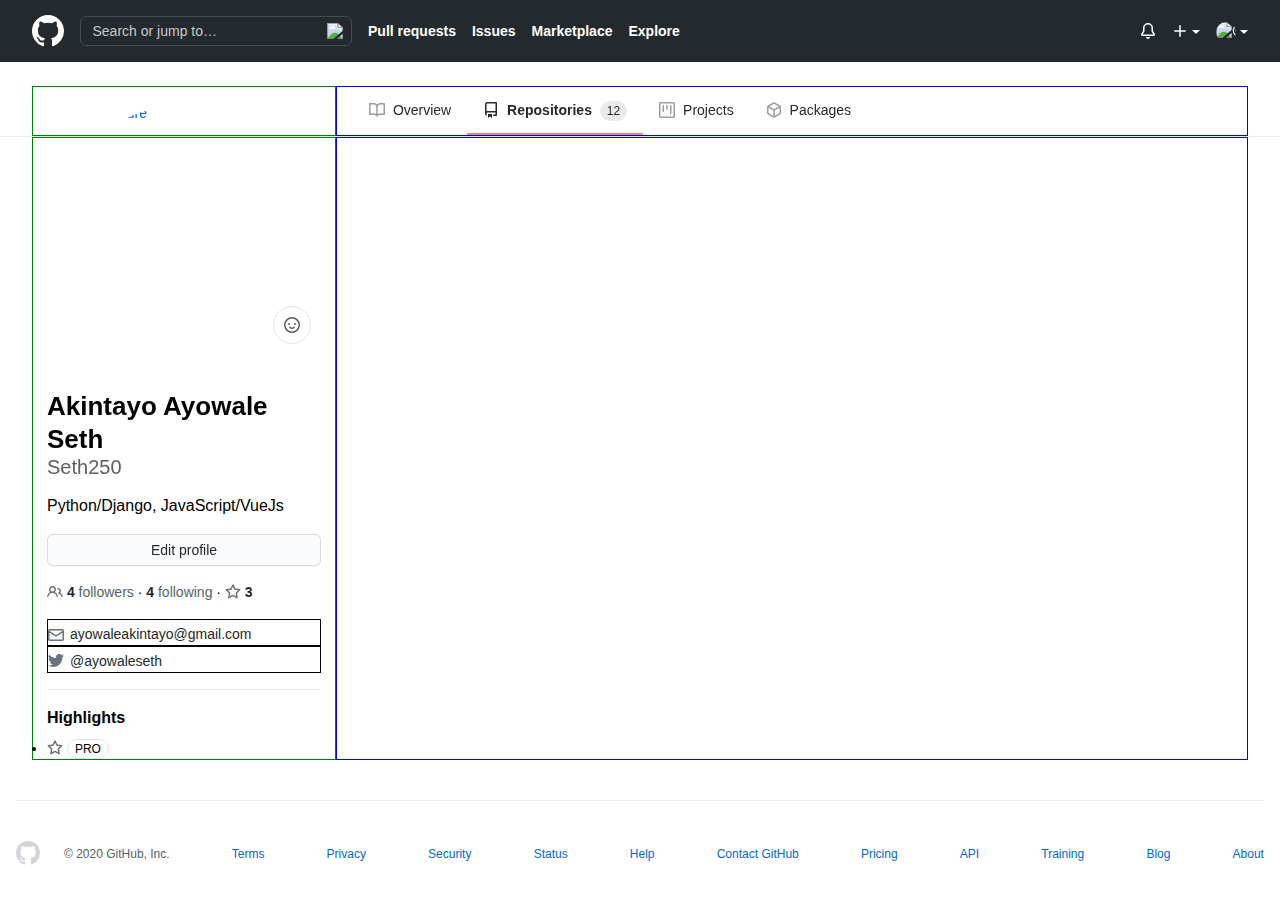
==== commit 86474e20: "more page main styles" ====
--- a/index.html
+++ b/index.html
@@ -133,7 +133,7 @@
         <div class="page-main__item__col-1">
           <div class="profile-avatar-container">
             <a>
-              <img style="height:auto;" alt="profile picture" width="260" height="260" class="avatar avatar-user" src="https://avatars0.githubusercontent.com/u/36954087?s=460&amp;u=0740b5dd5a850e1ddfc151dfa20f9871d0361308&amp;v=4">
+              <img style="height:auto;" alt="profile picture" width="270" height="270" class="avatar avatar-user" src="https://avatars0.githubusercontent.com/u/36954087?s=460&amp;u=0740b5dd5a850e1ddfc151dfa20f9871d0361308&amp;v=4">
             </a>
             <div class="status-container">
               <div class="status-badge-container">
@@ -158,9 +158,68 @@
               </div>
             </div>
           </div>
+          <div class="vcard-names-container">
+            <h1 class="vcard-names">
+              <span class="vcard-fullname">Akintayo Ayowale Seth</span>
+              <span class="vcard-username">Seth250</span>
+            </h1>
+          </div>
+          <div class="user-status-container">
+          </div>
+          <div class="user-profile-bio">
+            <span>Python/Django, JavaScript/VueJs</span>
+          </div>
+          <div class="user-info-section">
+            <div>
+              <button type="button" class="profile-edit-button">Edit profile</button>
+            </div>
+            <div class="user-basic-info">
+              <a class="alt-link" href="#">
+                <svg class="octicon-text-bottom light-grey" height="16" viewBox="0 0 16 16" version="1.1" width="16" aria-hidden="true">
+                  <path fill-rule="evenodd" d="M5.5 3.5a2 2 0 100 4 2 2 0 000-4zM2 5.5a3.5 3.5 0 115.898 2.549 5.507 5.507 0 013.034 4.084.75.75 0 11-1.482.235 4.001 4.001 0 00-7.9 0 .75.75 0 01-1.482-.236A5.507 5.507 0 013.102 8.05 3.49 3.49 0 012 5.5zM11 4a.75.75 0 100 1.5 1.5 1.5 0 01.666 2.844.75.75 0 00-.416.672v.352a.75.75 0 00.574.73c1.2.289 2.162 1.2 2.522 2.372a.75.75 0 101.434-.44 5.01 5.01 0 00-2.56-3.012A3 3 0 0011 4z"></path>
+                </svg>
+                <span>4</span> followers
+              </a>
+              ·
+              <a class="alt-link" href="#">
+                <span>4</span> following
+              </a>
+              ·
+              <a class="alt-link" href="#">
+                <svg class="octicon-text-bottom light-grey" height="16" viewBox="0 0 16 16" version="1.1" width="16" aria-hidden="true">
+                  <path fill-rule="evenodd" d="M8 .25a.75.75 0 01.673.418l1.882 3.815 4.21.612a.75.75 0 01.416 1.279l-3.046 2.97.719 4.192a.75.75 0 01-1.088.791L8 12.347l-3.766 1.98a.75.75 0 01-1.088-.79l.72-4.194L.818 6.374a.75.75 0 01.416-1.28l4.21-.611L7.327.668A.75.75 0 018 .25zm0 2.445L6.615 5.5a.75.75 0 01-.564.41l-3.097.45 2.24 2.184a.75.75 0 01.216.664l-.528 3.084 2.769-1.456a.75.75 0 01.698 0l2.77 1.456-.53-3.084a.75.75 0 01.216-.664l2.24-2.183-3.096-.45a.75.75 0 01-.564-.41L8 2.694v.001z"></path>
+                </svg>
+                <span>3</span>
+              </a>
+            </div>
+            <ul>
+              <li class="vcard-detail">
+                <svg class="octicon-text-bottom light-grey" viewBox="0 0 16 16" version="1.1" width="16" height="16" aria-hidden="true">
+                  <path fill-rule="evenodd" d="M1.75 2A1.75 1.75 0 000 3.75v.736a.75.75 0 000 .027v7.737C0 13.216.784 14 1.75 14h12.5A1.75 1.75 0 0016 12.25v-8.5A1.75 1.75 0 0014.25 2H1.75zM14.5 4.07v-.32a.25.25 0 00-.25-.25H1.75a.25.25 0 00-.25.25v.32L8 7.88l6.5-3.81zm-13 1.74v6.441c0 .138.112.25.25.25h12.5a.25.25 0 00.25-.25V5.809L8.38 9.397a.75.75 0 01-.76 0L1.5 5.809z"></path>
+                </svg>
+                <a href="#">ayowaleakintayo@gmail.com</a>
+              </li>
+              <li class="vcard-detail">
+                <svg class="octicon-text-bottom light-grey" xmlns="http://www.w3.org/2000/svg" viewBox="0 0 273.5 222.3">
+                  <path d="M273.5 26.3a109.77 109.77 0 0 1-32.2 8.8 56.07 56.07 0 0 0 24.7-31 113.39 113.39 0 0 1-35.7 13.6 56.1 56.1 0 0 0-97 38.4 54 54 0 0 0 1.5 12.8A159.68 159.68 0 0 1 19.1 10.3a56.12 56.12 0 0 0 17.4 74.9 56.06 56.06 0 0 1-25.4-7v.7a56.11 56.11 0 0 0 45 55 55.65 55.65 0 0 1-14.8 2 62.39 62.39 0 0 1-10.6-1 56.24 56.24 0 0 0 52.4 39 112.87 112.87 0 0 1-69.7 24 119 119 0 0 1-13.4-.8 158.83 158.83 0 0 0 86 25.2c103.2 0 159.6-85.5 159.6-159.6 0-2.4-.1-4.9-.2-7.3a114.25 114.25 0 0 0 28.1-29.1" fill="currentColor"></path>
+                </svg>
+                <a href="#">@ayowaleseth</a>
+              </li>
+            </ul>
+          </div>
+          <div class="user-highlights">
+            <h2 class="user-highlights-header">Highlights</h2>
+            <ul>
+              <li>
+                <svg class="octicon-text-bottom light-grey" viewBox="0 0 16 16" version="1.1" width="16" height="16" aria-hidden="true">
+                  <path fill-rule="evenodd" d="M8 .25a.75.75 0 01.673.418l1.882 3.815 4.21.612a.75.75 0 01.416 1.279l-3.046 2.97.719 4.192a.75.75 0 01-1.088.791L8 12.347l-3.766 1.98a.75.75 0 01-1.088-.79l.72-4.194L.818 6.374a.75.75 0 01.416-1.28l4.21-.611L7.327.668A.75.75 0 018 .25zm0 2.445L6.615 5.5a.75.75 0 01-.564.41l-3.097.45 2.24 2.184a.75.75 0 01.216.664l-.528 3.084 2.769-1.456a.75.75 0 01.698 0l2.77 1.456-.53-3.084a.75.75 0 01.216-.664l2.24-2.183-3.096-.45a.75.75 0 01-.564-.41L8 2.694v.001z"></path>
+                </svg>
+                <span class="highlight-label">Pro</span>
+              </li>
+            </ul>
+          </div>
         </div>
         <div class="page-main__item__col-2">
-
         </div>
       </div>
     </main>
--- a/styles.css
+++ b/styles.css
@@ -22,6 +22,15 @@
   display: block;
 }
 
+h1, h2 {
+  font-weight: 600;
+}
+
+h1 {
+  font-size: 32px;
+  margin: 0.45em 0;
+}
+
 a {
   color: #0367d8;
   text-decoration: none;
@@ -62,8 +71,10 @@
 }
 
 .avatar-user {
+  position: relative;
   border-radius: 50%;
   border-style: none;
+  z-index: 2;
 }
 
 .container {
@@ -357,6 +368,7 @@
   position: sticky;
   top: 0;
   border-bottom: 1px solid #eaecef;
+  z-index: 0;
 }
 
 .page-main__item {
@@ -368,11 +380,13 @@
 }
 
 .page-main__item__col-1 {
+  border: 1px solid green;
   width: 25%;
-  padding: 0 16px;
+  padding: 0 14px;
 }
 
 .page-main__item__col-2 {
+  border: 1px solid blue;
   width: 75%;
   padding: 0 16px;
 }
@@ -396,7 +410,7 @@
   transition: border-bottom-color 0.36s ease-in;
 }
 
-.page-main__nav-item:hover, .page-main__nav-item:focus {
+.page-main__nav-item:hover:not(.nav-item-active), .page-main__nav-item:focus:not(.nav-item-active) {
   border-bottom-color: #d1d5da;
   outline: 1px solid transparent;
   outline-offset: -1px;
@@ -450,7 +464,7 @@
 .profile-sticky-bar {
   position: fixed;
   top: 0;
-  z-index: 100;
+  z-index: 10;
   width: 233px;
   word-break: break-all;
   pointer-events: none;
@@ -468,7 +482,7 @@
   height: 48px;
   position: relative;
   top: 1px;
-  z-index: 110;
+  z-index: 12;
   display: table;
 }
 
@@ -490,7 +504,6 @@
 
 .profile-avatar-container {
   margin-top: -32px;
-  border: 1px solid green;
 }
 
 .status-container {
@@ -509,7 +522,6 @@
   margin-bottom: 32px;
   margin-left: -48px;
   font-size: 14px;
-  border: 1px solid green;
 }
 
 .status-badge-container:hover {
@@ -585,12 +597,149 @@
   max-width: 100%;
 }
 
+.vcard-names-container {
+  position: -webkit-sticky;
+  position: sticky;
+  top: 0;
+  width: 100%;
+}
+
+.vcard-fullname {
+  display: block;
+  font-size: 26px;
+  line-height: 1.25;
+  overflow: hidden;
+}
+
+.vcard-username {
+  display: block;
+  font-size: 20px;
+  font-style: normal;
+  font-weight: 300;
+  line-height: 24px;
+  color: #586069;
+}
+
+.user-profile-bio {
+  overflow: hidden;
+  font-size: 16px;
+  margin-bottom: 16px;
+}
+
+.user-info-section {
+  display: -webkit-box;
+  display: -moz-box;
+  display: -ms-flexbox;
+  display: flex;
+  -webkit-box-orient: vertical;
+  -webkit-box-direction: normal;
+     -moz-box-orient: vertical;
+     -moz-box-direction: normal;
+      -ms-flex-direction: column;
+          flex-direction: column;
+}
+
+.profile-edit-button {
+  margin-bottom: 16px;
+  width: 100%;
+  text-align: center;
+  position: relative;
+  padding: 5px 16px;
+  font-size: 14px;
+  font-weight: 500;
+  line-height: 20px;
+  white-space: nowrap;
+  cursor: pointer;
+  -webkit-user-select: none;
+     -moz-user-select: none;
+      -ms-user-select: none;
+          user-select: none;
+  border: 1px solid rgba(27, 31, 35, 0.15);
+  border-radius: 6px;
+  color: #24292E;
+  background-color: #fafbfc;
+  -webkit-box-shadow: 0 1px 0 rgba(27, 31, 35, 0.04), inset 0 1px 0 rgba(255, 255, 255, 0.25);
+          box-shadow: 0 1px 0 rgba(27, 31, 35, 0.04), inset 0 1px 0 rgba(255, 255, 255, 0.25);
+  -webkit-transition: 0.2s cubic-bezier(0.3, 0, 0.5, 1);
+  transition: 0.2s cubic-bezier(0.3, 0, 0.5, 1);
+  -webkit-transition-property: color, background-color, border-color;
+  transition-property: color, background-color, border-color;
+}
+
+.user-basic-info {
+  margin-bottom: 16px;
+}
+
+.user-basic-info span {
+  font-weight: 600;
+  color: #24292E;
+}
+
+.user-basic-info a {
+  white-space: nowrap;
+}
+
+.vcard-detail {
+  width: 100%;
+  max-width: 100%;
+  display: inline-block;
+  vertical-align: top;
+  overflow: hidden;
+  text-overflow: ellipsis;
+  white-space: nowrap;
+  padding-left: 22px;
+  font-size: 14px;
+  padding-top: 4px;
+  list-style: none;
+  border: 1px solid black;
+}
+
+.vcard-detail .octicon-text-bottom {
+  margin-left: -22px;
+  width: 16px;
+  margin-top: 3px;
+  text-align: center;
+  float: left;
+}
+
+.vcard-detail a {
+  color: #24292e;
+}
+
+.user-highlights {
+  padding-top: 16px;
+  margin-top: 16px;
+  border-top: 1px solid #eaecef;
+}
+
+.user-highlights-header {
+  font-size: 16px;
+  font-weight: 600;
+  margin-bottom: 8px;
+}
+
+.highlight-label {
+  display: inline-block;
+  padding: 0 7px;
+  font-size: 12px;
+  font-weight: 500;
+  line-height: 18px;
+  border-radius: 2em;
+  background-color: initial;
+  border: 1px solid #e1e4e8;
+  text-transform: uppercase;
+}
+
 .alt-link {
   color: #586069;
 }
 
 .alt-link:hover {
   color: #0366d6;
+}
+
+.light-grey {
+  color: #6a737d;
 }
 
 .page-footer {
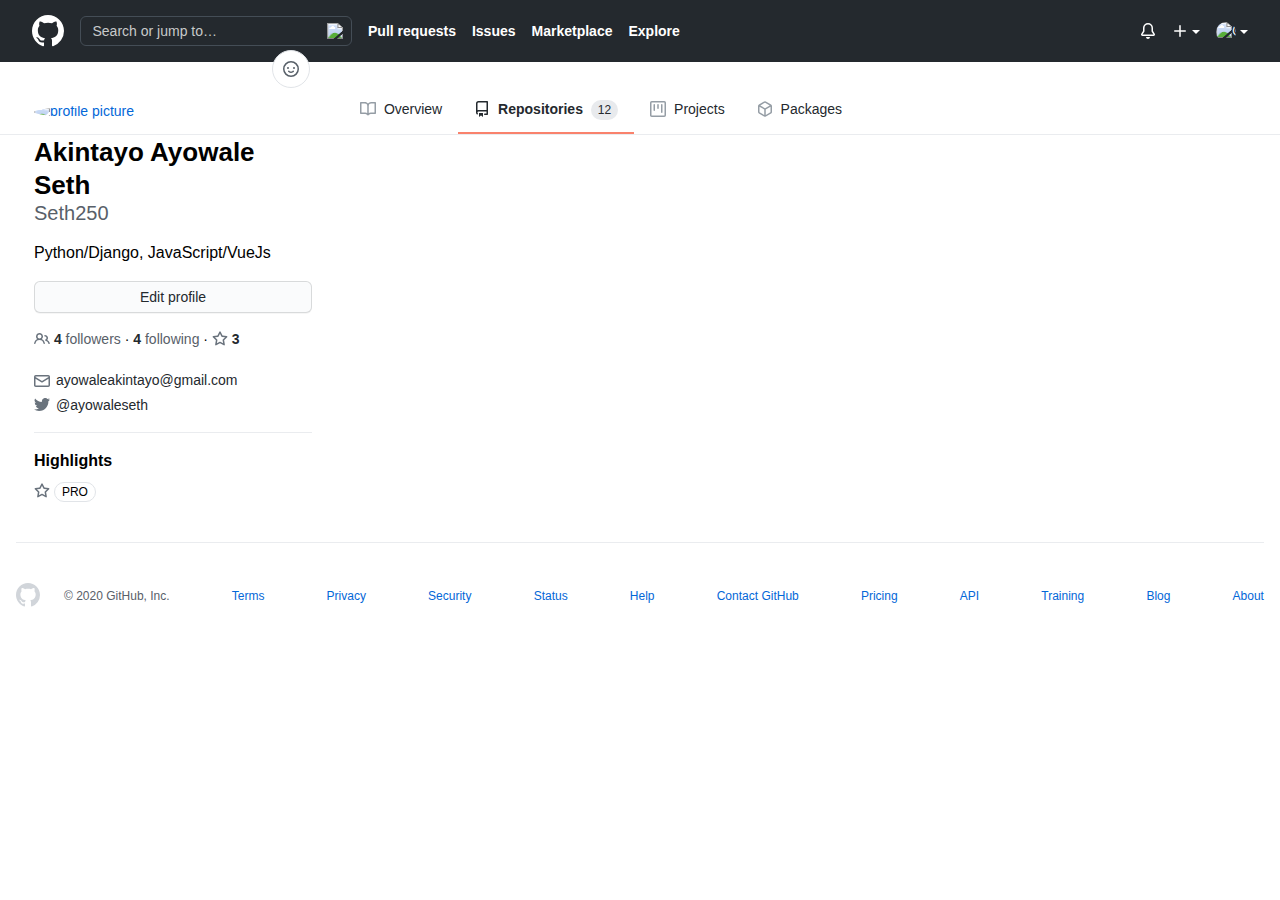
==== commit 60f171e1: "updated page main responsive styles" ====
--- a/index.html
+++ b/index.html
@@ -85,7 +85,7 @@
     <main class="page-main" role="main">
       <div class="page-main__head">
         <div class="container page-main__item">
-          <div class="page-main__item__col-1">
+          <div class="page-main__item__col-1 item-collapse-mobile">
             <div class="profile-sticky-bar">
               <div class="profile-mini-card">
                 <span class="profile-mini-avatar">
@@ -131,40 +131,60 @@
       </div>
       <div class="container page-main__item">
         <div class="page-main__item__col-1">
-          <div class="profile-avatar-container">
-            <a>
-              <img style="height:auto;" alt="profile picture" width="270" height="270" class="avatar avatar-user" src="https://avatars0.githubusercontent.com/u/36954087?s=460&amp;u=0740b5dd5a850e1ddfc151dfa20f9871d0361308&amp;v=4">
-            </a>
-            <div class="status-container">
-              <div class="status-badge-container">
-                <div class="user-status">
-                  <details class="details-reset">
-                    <summary class="btn-link alt-link" role="button">
-                      <div class="user-status-header">
-                        <div class="user-status-emoji">
-                          <svg class="octicon-text-bottom" viewBox="0 0 16 16" version="1.1" width="16" height="16" aria-hidden="true">
-                            <path fill-rule="evenodd" d="M1.5 8a6.5 6.5 0 1113 0 6.5 6.5 0 01-13 0zM8 0a8 8 0 100 16A8 8 0 008 0zM5 8a1 1 0 100-2 1 1 0 000 2zm7-1a1 1 0 11-2 0 1 1 0 012 0zM5.32 9.636a.75.75 0 011.038.175l.007.009c.103.118.22.222.35.31.264.178.683.37 1.285.37.602 0 1.02-.192 1.285-.371.13-.088.247-.192.35-.31l.007-.008a.75.75 0 111.222.87l-.614-.431c.614.43.614.431.613.431v.001l-.001.002-.002.003-.005.007-.014.019a1.984 1.984 0 01-.184.213c-.16.166-.338.316-.53.445-.63.418-1.37.638-2.127.629-.946 0-1.652-.308-2.126-.63a3.32 3.32 0 01-.715-.657l-.014-.02-.005-.006-.002-.003v-.002h-.001l.613-.432-.614.43a.75.75 0 01.183-1.044h.001z"></path>
-                          </svg>
+          <div class="vcard-user">
+            <div class="profile-avatar-container">
+              <a>
+                <img alt="profile picture" class="avatar avatar-user" src="https://avatars0.githubusercontent.com/u/36954087?s=460&amp;u=0740b5dd5a850e1ddfc151dfa20f9871d0361308&amp;v=4">
+              </a>
+              <div class="status-container item-collapse-mobile">
+                <div class="status-badge-container">
+                  <div class="user-status">
+                    <details class="details-reset">
+                      <summary class="btn-link alt-link" role="button">
+                        <div class="user-status-header">
+                          <div class="user-status-emoji">
+                            <svg class="octicon-text-bottom" viewBox="0 0 16 16" version="1.1" width="16" height="16" aria-hidden="true">
+                              <path fill-rule="evenodd" d="M1.5 8a6.5 6.5 0 1113 0 6.5 6.5 0 01-13 0zM8 0a8 8 0 100 16A8 8 0 008 0zM5 8a1 1 0 100-2 1 1 0 000 2zm7-1a1 1 0 11-2 0 1 1 0 012 0zM5.32 9.636a.75.75 0 011.038.175l.007.009c.103.118.22.222.35.31.264.178.683.37 1.285.37.602 0 1.02-.192 1.285-.371.13-.088.247-.192.35-.31l.007-.008a.75.75 0 111.222.87l-.614-.431c.614.43.614.431.613.431v.001l-.001.002-.002.003-.005.007-.014.019a1.984 1.984 0 01-.184.213c-.16.166-.338.316-.53.445-.63.418-1.37.638-2.127.629-.946 0-1.652-.308-2.126-.63a3.32 3.32 0 01-.715-.657l-.014-.02-.005-.006-.002-.003v-.002h-.001l.613-.432-.614.43a.75.75 0 01.183-1.044h.001z"></path>
+                            </svg>
+                          </div>
+                          <div class="user-status-message-wrapper">
+                            <span class="user-status-message">
+                              Set status
+                            </span>
+                          </div>
                         </div>
-                        <div class="user-status-message-wrapper">
-                          <span class="user-status-message">
-                            Set status
-                          </span>
-                        </div>
-                      </div>
-                    </summary>
-                  </details>
+                      </summary>
+                    </details>
+                  </div>
                 </div>
               </div>
             </div>
-          </div>
-          <div class="vcard-names-container">
-            <h1 class="vcard-names">
-              <span class="vcard-fullname">Akintayo Ayowale Seth</span>
-              <span class="vcard-username">Seth250</span>
-            </h1>
-          </div>
-          <div class="user-status-container">
+            <div class="vcard-names-container">
+              <h1 class="vcard-names">
+                <span class="vcard-fullname">Akintayo Ayowale Seth</span>
+                <span class="vcard-username">Seth250</span>
+              </h1>
+            </div>
+          </div>
+          <div class="status-badge-container item-show-mobile">
+            <div class="user-status">
+              <details class="details-reset">
+                <summary class="btn-link alt-link" role="button">
+                  <div class="user-status-header">
+                    <div class="user-status-emoji">
+                      <svg class="octicon-text-bottom" viewBox="0 0 16 16" version="1.1" width="16" height="16" aria-hidden="true">
+                        <path fill-rule="evenodd" d="M1.5 8a6.5 6.5 0 1113 0 6.5 6.5 0 01-13 0zM8 0a8 8 0 100 16A8 8 0 008 0zM5 8a1 1 0 100-2 1 1 0 000 2zm7-1a1 1 0 11-2 0 1 1 0 012 0zM5.32 9.636a.75.75 0 011.038.175l.007.009c.103.118.22.222.35.31.264.178.683.37 1.285.37.602 0 1.02-.192 1.285-.371.13-.088.247-.192.35-.31l.007-.008a.75.75 0 111.222.87l-.614-.431c.614.43.614.431.613.431v.001l-.001.002-.002.003-.005.007-.014.019a1.984 1.984 0 01-.184.213c-.16.166-.338.316-.53.445-.63.418-1.37.638-2.127.629-.946 0-1.652-.308-2.126-.63a3.32 3.32 0 01-.715-.657l-.014-.02-.005-.006-.002-.003v-.002h-.001l.613-.432-.614.43a.75.75 0 01.183-1.044h.001z"></path>
+                      </svg>
+                    </div>
+                    <div class="user-status-message-wrapper">
+                      <span class="user-status-message">
+                        Set status
+                      </span>
+                    </div>
+                  </div>
+                </summary>
+              </details>
+            </div>
           </div>
           <div class="user-profile-bio">
             <span>Python/Django, JavaScript/VueJs</span>
@@ -199,7 +219,7 @@
                 </svg>
                 <a href="#">ayowaleakintayo@gmail.com</a>
               </li>
-              <li class="vcard-detail">
+              <li class="vcard-detail item-collapse-mobile">
                 <svg class="octicon-text-bottom light-grey" xmlns="http://www.w3.org/2000/svg" viewBox="0 0 273.5 222.3">
                   <path d="M273.5 26.3a109.77 109.77 0 0 1-32.2 8.8 56.07 56.07 0 0 0 24.7-31 113.39 113.39 0 0 1-35.7 13.6 56.1 56.1 0 0 0-97 38.4 54 54 0 0 0 1.5 12.8A159.68 159.68 0 0 1 19.1 10.3a56.12 56.12 0 0 0 17.4 74.9 56.06 56.06 0 0 1-25.4-7v.7a56.11 56.11 0 0 0 45 55 55.65 55.65 0 0 1-14.8 2 62.39 62.39 0 0 1-10.6-1 56.24 56.24 0 0 0 52.4 39 112.87 112.87 0 0 1-69.7 24 119 119 0 0 1-13.4-.8 158.83 158.83 0 0 0 86 25.2c103.2 0 159.6-85.5 159.6-159.6 0-2.4-.1-4.9-.2-7.3a114.25 114.25 0 0 0 28.1-29.1" fill="currentColor"></path>
                 </svg>
@@ -207,7 +227,7 @@
               </li>
             </ul>
           </div>
-          <div class="user-highlights">
+          <div class="user-highlights item-collapse-mobile">
             <h2 class="user-highlights-header">Highlights</h2>
             <ul>
               <li>
@@ -219,7 +239,7 @@
             </ul>
           </div>
         </div>
-        <div class="page-main__item__col-2">
+        <div class="page-main__item__col-2 item-collapse-mobile">
         </div>
       </div>
     </main>
--- a/styles.css
+++ b/styles.css
@@ -28,7 +28,7 @@
 
 h1 {
   font-size: 32px;
-  margin: 0.45em 0;
+  margin: 0.5em 0;
 }
 
 a {
@@ -318,7 +318,7 @@
     display: inline;
   }
   .item-collapse-mobile {
-    display: none;
+    display: none !important;
   }
   .item-full {
     border: 1px solid #24292E;
@@ -362,6 +362,10 @@
   }
 }
 
+.page-main {
+  display: block;
+}
+
 .page-main__head {
   margin-top: 24px;
   position: -webkit-sticky;
@@ -380,15 +384,15 @@
 }
 
 .page-main__item__col-1 {
-  border: 1px solid green;
   width: 25%;
-  padding: 0 14px;
+  padding-left: 2px;
+  padding-right: 24px;
 }
 
 .page-main__item__col-2 {
-  border: 1px solid blue;
   width: 75%;
-  padding: 0 16px;
+  padding-left: 8px;
+  padding-right: 16px;
 }
 
 .page-main__nav {
@@ -503,7 +507,14 @@
 }
 
 .profile-avatar-container {
-  margin-top: -32px;
+  position: relative;
+  margin-top: -31px;
+}
+
+.profile-avatar-container img {
+  display: block;
+  width: 100%;
+  height: auto;
 }
 
 .status-container {
@@ -520,7 +531,7 @@
   width: 38px;
   height: 38px;
   margin-bottom: 32px;
-  margin-left: -48px;
+  margin-left: -40px;
   font-size: 14px;
 }
 
@@ -666,6 +677,12 @@
   transition-property: color, background-color, border-color;
 }
 
+.profile-edit-button:hover {
+  background-color: #f3f4f6;
+  -webkit-transition-duration: 0.1s;
+          transition-duration: 0.1s;
+}
+
 .user-basic-info {
   margin-bottom: 16px;
 }
@@ -691,7 +708,6 @@
   font-size: 14px;
   padding-top: 4px;
   list-style: none;
-  border: 1px solid black;
 }
 
 .vcard-detail .octicon-text-bottom {
@@ -716,6 +732,10 @@
   font-size: 16px;
   font-weight: 600;
   margin-bottom: 8px;
+}
+
+.user-highlights ul {
+  list-style: none;
 }
 
 .highlight-label {
@@ -740,6 +760,94 @@
 
 .light-grey {
   color: #6a737d;
+}
+
+@media only screen and (max-width: 768px) {
+  .page-main__item {
+    padding-left: 22px;
+  }
+  .page-main__item__col-1 {
+    padding-right: 11px;
+  }
+  .status-badge-container {
+    margin-left: -38px;
+    margin-bottom: 31px;
+  }
+}
+
+@media only screen and (max-width: 600px) {
+  .page-main {
+    display: -webkit-box;
+    display: -moz-box;
+    display: -ms-flexbox;
+    display: flex;
+    -webkit-box-orient: vertical;
+    -webkit-box-direction: reverse;
+       -moz-box-orient: vertical;
+       -moz-box-direction: reverse;
+        -ms-flex-direction: column-reverse;
+            flex-direction: column-reverse;
+  }
+  .page-main__item {
+    padding: 0;
+  }
+  .page-main__item__col-1, .page-main__item__col-2 {
+    width: 100%;
+  }
+  .page-main__item__col-1 {
+    padding: 0 16px;
+  }
+  .page-main__nav {
+    overflow-y: auto;
+  }
+  .page-main__octicon {
+    display: none;
+  }
+  .profile-avatar-container {
+    margin-top: 0;
+    display: block;
+    width: 25%;
+    padding: 1px 22px 5px 0;
+  }
+  .status-badge-container {
+    position: relative;
+    left: 0;
+    width: 100%;
+    margin-left: 0px;
+    height: 10px;
+  }
+  .user-status {
+    border-radius: 6px;
+    width: inherit;
+    padding: 4px 8px;
+  }
+  .user-status-message-wrapper {
+    width: inherit;
+    opacity: 1;
+    margin-left: 8px;
+  }
+  .vcard-user {
+    display: -webkit-box;
+    display: -moz-box;
+    display: -ms-flexbox;
+    display: flex;
+    -webkit-box-pack: start;
+       -moz-box-pack: start;
+        -ms-flex-pack: start;
+            justify-content: flex-start;
+    -webkit-box-align: center;
+       -moz-box-align: center;
+        -ms-flex-align: center;
+            align-items: center;
+    margin-bottom: 16px;
+  }
+  .user-basic-info {
+    -webkit-box-ordinal-group: 3;
+       -moz-box-ordinal-group: 3;
+        -ms-flex-order: 2;
+            order: 2;
+    padding-top: 8px;
+  }
 }
 
 .page-footer {
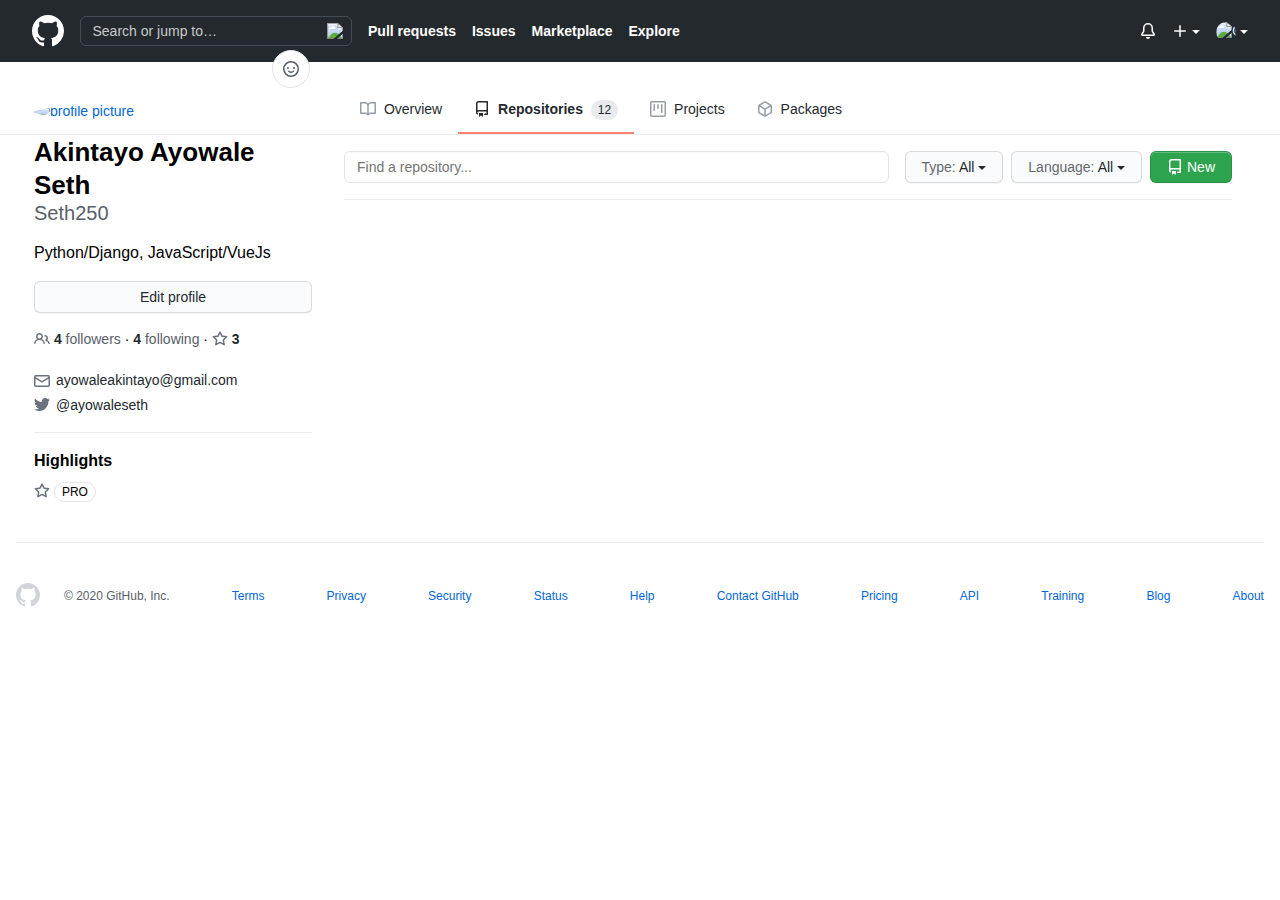
==== commit 308564f9: "page main style update" ====
--- a/index.html
+++ b/index.html
@@ -133,7 +133,7 @@
         <div class="page-main__item__col-1">
           <div class="vcard-user">
             <div class="profile-avatar-container">
-              <a>
+              <a title="change your avatar" href="#">
                 <img alt="profile picture" class="avatar avatar-user" src="https://avatars0.githubusercontent.com/u/36954087?s=460&amp;u=0740b5dd5a850e1ddfc151dfa20f9871d0361308&amp;v=4">
               </a>
               <div class="status-container item-collapse-mobile">
@@ -239,7 +239,38 @@
             </ul>
           </div>
         </div>
-        <div class="page-main__item__col-2 item-collapse-mobile">
+        <div class="page-main__item__col-2">
+          <div class="vcard-repositories">
+            <div class="repo-search">
+              <form class="repo-search__form">
+                <div>
+                  <input type="search" placeholder="Find a repository..." class="repo-search__input" />
+                </div>
+              </form>
+              <div class="flex-container">
+                <details class="details-reset">
+                  <summary class="vcard-btn" aria-haspopup="menu" role="button">
+                    <i>Type:</i>
+                    <span>All</span>
+                    <span class="dropdown-caret"></span>
+                  </summary>
+                </details>
+                <details class="details-reset">
+                  <summary class="vcard-btn" aria-haspopup="menu" role="button">
+                    <i>Language:</i>
+                    <span>All</span>
+                    <span class="dropdown-caret"></span>
+                  </summary>
+                </details>
+                <a href="#" class="vcard-btn">
+                  <svg class="octicon-text-bottom" height="16" viewBox="0 0 16 16" version="1.1" width="16" aria-hidden="true">
+                    <path fill-rule="evenodd" d="M2 2.5A2.5 2.5 0 014.5 0h8.75a.75.75 0 01.75.75v12.5a.75.75 0 01-.75.75h-2.5a.75.75 0 110-1.5h1.75v-2h-8a1 1 0 00-.714 1.7.75.75 0 01-1.072 1.05A2.495 2.495 0 012 11.5v-9zm10.5-1V9h-8c-.356 0-.694.074-1 .208V2.5a1 1 0 011-1h8zM5 12.25v3.25a.25.25 0 00.4.2l1.45-1.087a.25.25 0 01.3 0L8.6 15.7a.25.25 0 00.4-.2v-3.25a.25.25 0 00-.25-.25h-3.5a.25.25 0 00-.25.25z"></path>
+                  </svg>
+                  New
+                </a>
+              </div>
+            </div>
+          </div>
         </div>
       </div>
     </main>
--- a/styles.css
+++ b/styles.css
@@ -28,7 +28,12 @@
 
 h1 {
   font-size: 32px;
-  margin: 0.5em 0;
+}
+
+@media only screen and (min-width: 600px) {
+  h1 {
+    margin: 0.5em 0;
+  }
 }
 
 a {
@@ -750,6 +755,99 @@
   text-transform: uppercase;
 }
 
+.vcard-repositories {
+  position: relative;
+}
+
+.repo-search {
+  padding: 16px 0;
+  border-bottom: 1px solid #eaecef;
+  display: -webkit-box;
+  display: -moz-box;
+  display: -ms-flexbox;
+  display: flex;
+}
+
+.repo-search__form {
+  -webkit-box-flex: 1;
+     -moz-box-flex: 1;
+      -ms-flex: auto;
+          flex: auto;
+}
+
+.repo-search__form > div {
+  margin-right: 16px;
+}
+
+.repo-search__input {
+  width: 100%;
+  padding: 5px 12px;
+  font-size: 14px;
+  line-height: 20px;
+  color: #24292E;
+  vertical-align: middle;
+  border: 1px solid #e1e4e8;
+  outline: none;
+  outline-offset: -2px;
+  background-position: right 8px center;
+  background-repeat: no-repeat;
+  border-radius: 6px;
+  -webkit-box-shadow: inset 0 1px 0 rgba(225, 228, 232, 0.2);
+          box-shadow: inset 0 1px 0 rgba(225, 228, 232, 0.2);
+}
+
+.flex-container {
+  display: -webkit-box;
+  display: -moz-box;
+  display: -ms-flexbox;
+  display: flex;
+}
+
+.flex-container .details-reset {
+  margin-right: 8px;
+}
+
+.flex-container a {
+  color: #fff;
+  background-color: #2ea44f;
+}
+
+.vcard-btn {
+  display: inline-block;
+  width: 100%;
+  vertical-align: middle;
+  position: relative;
+  padding: 5px 16px;
+  font-size: 14px;
+  font-weight: 500;
+  line-height: 20px;
+  white-space: nowrap;
+  cursor: pointer;
+  -webkit-user-select: none;
+     -moz-user-select: none;
+      -ms-user-select: none;
+          user-select: none;
+  -webkit-appearance: none;
+     -moz-appearance: none;
+          appearance: none;
+  border: 1px solid rgba(27, 31, 35, 0.15);
+  border-radius: 6px;
+  color: #24292E;
+  background-color: #fafbfc;
+  -webkit-box-shadow: 0 1px 0 rgba(27, 31, 35, 0.04), inset 0 1px 0 rgba(255, 255, 255, 0.25);
+          box-shadow: 0 1px 0 rgba(27, 31, 35, 0.04), inset 0 1px 0 rgba(255, 255, 255, 0.25);
+  -webkit-transition: 0.2s cubic-bezier(0.3, 0, 0.5, 1);
+  transition: 0.2s cubic-bezier(0.3, 0, 0.5, 1);
+  -webkit-transition-property: color, background-color, border-color;
+  transition-property: color, background-color, border-color;
+}
+
+.vcard-btn > i {
+  font-style: normal;
+  font-weight: inherit;
+  opacity: 0.7;
+}
+
 .alt-link {
   color: #586069;
 }
@@ -807,7 +905,7 @@
     margin-top: 0;
     display: block;
     width: 25%;
-    padding: 1px 22px 5px 0;
+    padding: 5px 16px 0 0;
   }
   .status-badge-container {
     position: relative;
@@ -815,11 +913,12 @@
     width: 100%;
     margin-left: 0px;
     height: 10px;
+    margin-top: 28px;
   }
   .user-status {
     border-radius: 6px;
     width: inherit;
-    padding: 4px 8px;
+    padding: 4px 6px;
   }
   .user-status-message-wrapper {
     width: inherit;
@@ -839,7 +938,10 @@
        -moz-box-align: center;
         -ms-flex-align: center;
             align-items: center;
-    margin-bottom: 16px;
+  }
+  .vcard-names-container {
+    padding-top: 4px;
+    padding-left: 12px;
   }
   .user-basic-info {
     -webkit-box-ordinal-group: 3;
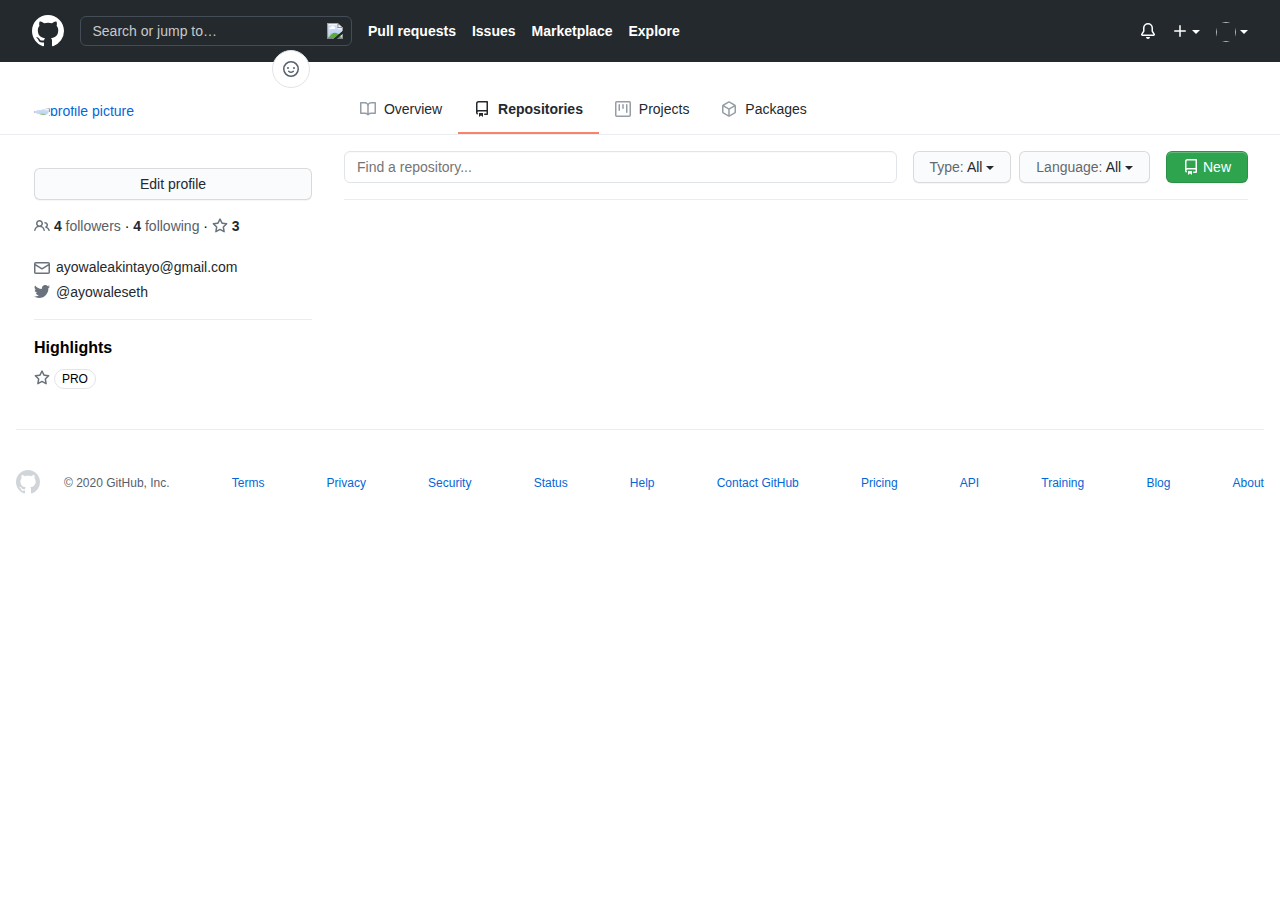
==== commit ef9c684c: "javascript functionality and finishing touches" ====
--- a/index.html
+++ b/index.html
@@ -4,8 +4,10 @@
   <meta charset="utf-8" />
   <meta name="viewport" content="width=device-width, initial-scale=1.0" />
   <meta http-equiv="X-UA-Compatible" content="IE=edge" />
-  <title>Seth250 Github Page &mdash; Buycoins Challenge</title>
+  <title>My Github Profile Page &mdash; Buycoins Challenge</title>
+  <link href="./img/favicon.png" rel="shortcut icon" />
   <link rel="stylesheet" href="./styles.css" />
+  <link rel="stylesheet" href="./github-lang-colors.css">
 </head>
 <body>
   <div class="page-wrapper">
@@ -40,9 +42,8 @@
           <a class="page-header__link nav-link" href="#">Marketplace</a>
           <a class="page-header__link nav-link" href="#">Explore</a>
           <a class="page-header__link nav-link item-show-mobile" href="#">Settings</a>
-          <a class="page-header__link nav-link item-show-mobile" href="#">
-            <img alt="@Seth250" width="20" height="20" src="https://avatars2.githubusercontent.com/u/36954087?s=60&v=4" class="avatar avatar-user" />
-            Seth250
+          <a class="page-header__link nav-link item-show-mobile u-name" href="#">
+            <img width="20" height="20" class="avatar avatar-user" /><!--src="https://avatars2.githubusercontent.com/u/36954087?s=60&v=4"/>-->
           </a>
           <form class="nav-link item-show-mobile" action="#">
             <button type="submit" class="page-header__link btn-link" id="logout-btn">
@@ -75,7 +76,7 @@
       <div class="page-header__item item-collapse-mobile">
         <details class="details-reset">
           <summary class="page-header__link">
-            <img alt="@Seth250" width="20" height="20" src="https://avatars2.githubusercontent.com/u/36954087?s=60&v=4" class="avatar avatar-user" />
+            <img class="avatar avatar-user" width="20" height="20" /><!-- src="https://avatars2.githubusercontent.com/u/36954087?s=60&v=4"-->
             <span class="dropdown-caret"></span>
           </summary>
         </details>
@@ -89,10 +90,10 @@
             <div class="profile-sticky-bar">
               <div class="profile-mini-card">
                 <span class="profile-mini-avatar">
-                  <img class="avatar-user" height="32" width="32" alt="@Seth250" src="https://avatars2.githubusercontent.com/u/36954087?s=88&amp;u=0740b5dd5a850e1ddfc151dfa20f9871d0361308&amp;v=4">
+                  <img class="avatar-user" height="32" width="32" /> <!--src="https://avatars2.githubusercontent.com/u/36954087?s=88&amp;u=0740b5dd5a850e1ddfc151dfa20f9871d0361308&amp;v=4">-->
                 </span>
                 <span class="profile-username">
-                  <strong>Seth250</strong>
+                  <strong class="u-name"></strong>
                 </span>
               </div>
             </div>
@@ -105,19 +106,17 @@
                 </svg>
                 Overview
               </a>
-              <a class="page-main__nav-item nav-item-active" href="#">
+              <a class="page-main__nav-item nav-item-active" href="#" id="repoCountContainer">
                 <svg class="octicon-text-bottom page-main__octicon" height="16" viewBox="0 0 16 16" version="1.1" width="16" aria-hidden="true">
                   <path fill-rule="evenodd" d="M2 2.5A2.5 2.5 0 014.5 0h8.75a.75.75 0 01.75.75v12.5a.75.75 0 01-.75.75h-2.5a.75.75 0 110-1.5h1.75v-2h-8a1 1 0 00-.714 1.7.75.75 0 01-1.072 1.05A2.495 2.495 0 012 11.5v-9zm10.5-1V9h-8c-.356 0-.694.074-1 .208V2.5a1 1 0 011-1h8zM5 12.25v3.25a.25.25 0 00.4.2l1.45-1.087a.25.25 0 01.3 0L8.6 15.7a.25.25 0 00.4-.2v-3.25a.25.25 0 00-.25-.25h-3.5a.25.25 0 00-.25.25z"></path>
                 </svg>
                 Repositories
-                <span title="12" class="counter">12</span>
               </a>
               <a class="page-main__nav-item" href="#">
                 <svg class="octicon-text-bottom page-main__octicon" height="16" viewBox="0 0 16 16" version="1.1" width="16" aria-hidden="true">
                   <path fill-rule="evenodd" d="M1.75 0A1.75 1.75 0 000 1.75v12.5C0 15.216.784 16 1.75 16h12.5A1.75 1.75 0 0016 14.25V1.75A1.75 1.75 0 0014.25 0H1.75zM1.5 1.75a.25.25 0 01.25-.25h12.5a.25.25 0 01.25.25v12.5a.25.25 0 01-.25.25H1.75a.25.25 0 01-.25-.25V1.75zM11.75 3a.75.75 0 00-.75.75v7.5a.75.75 0 001.5 0v-7.5a.75.75 0 00-.75-.75zm-8.25.75a.75.75 0 011.5 0v5.5a.75.75 0 01-1.5 0v-5.5zM8 3a.75.75 0 00-.75.75v3.5a.75.75 0 001.5 0v-3.5A.75.75 0 008 3z"></path>
                 </svg>
                 Projects
-                <!-- <span title="0" hidden="hidden" class="counter ">0</span> -->
               </a>
               <a class="page-main__nav-item" href="#">
                 <svg class="octicon-text-bottom page-main__octicon" height="16" viewBox="0 0 16 16" version="1.1" width="16" aria-hidden="true">
@@ -134,7 +133,7 @@
           <div class="vcard-user">
             <div class="profile-avatar-container">
               <a title="change your avatar" href="#">
-                <img alt="profile picture" class="avatar avatar-user" src="https://avatars0.githubusercontent.com/u/36954087?s=460&amp;u=0740b5dd5a850e1ddfc151dfa20f9871d0361308&amp;v=4">
+                <img alt="profile picture" class="avatar avatar-user" /><!-- src="https://avatars0.githubusercontent.com/u/36954087?s=460&amp;u=0740b5dd5a850e1ddfc151dfa20f9871d0361308&amp;v=4">-->
               </a>
               <div class="status-container item-collapse-mobile">
                 <div class="status-badge-container">
@@ -161,8 +160,8 @@
             </div>
             <div class="vcard-names-container">
               <h1 class="vcard-names">
-                <span class="vcard-fullname">Akintayo Ayowale Seth</span>
-                <span class="vcard-username">Seth250</span>
+                <span class="vcard-fullname"></span>
+                <span class="vcard-username u-name"></span>
               </h1>
             </div>
           </div>
@@ -186,9 +185,7 @@
               </details>
             </div>
           </div>
-          <div class="user-profile-bio">
-            <span>Python/Django, JavaScript/VueJs</span>
-          </div>
+          <div class="user-profile-bio"></div>
           <div class="user-info-section">
             <div>
               <button type="button" class="profile-edit-button">Edit profile</button>
@@ -270,6 +267,9 @@
                 </a>
               </div>
             </div>
+            <div class="repo-list">
+              <ul></ul>
+            </div>
           </div>
         </div>
       </div>
--- a/styles.css
+++ b/styles.css
@@ -22,12 +22,16 @@
   display: block;
 }
 
-h1, h2 {
+h1, h2, h3, h4 {
   font-weight: 600;
 }
 
 h1 {
   font-size: 32px;
+}
+
+h3 {
+  font-size: 20px;
 }
 
 @media only screen and (min-width: 600px) {
@@ -66,6 +70,14 @@
   display: inline-block;
   fill: currentColor;
   vertical-align: text-bottom;
+}
+
+.octicon-text-top {
+  display: inline-block;
+  fill: currentColor;
+  vertical-align: text-top;
+  color: #6a737d;
+  margin-right: 4px;
 }
 
 .avatar {
@@ -377,7 +389,8 @@
   position: sticky;
   top: 0;
   border-bottom: 1px solid #eaecef;
-  z-index: 0;
+  z-index: 1;
+  background: #fff;
 }
 
 .page-main__item {
@@ -397,7 +410,7 @@
 .page-main__item__col-2 {
   width: 75%;
   padding-left: 8px;
-  padding-right: 16px;
+  padding-right: 0;
 }
 
 .page-main__nav {
@@ -473,7 +486,7 @@
 .profile-sticky-bar {
   position: fixed;
   top: 0;
-  z-index: 10;
+  z-index: 5;
   width: 233px;
   word-break: break-all;
   pointer-events: none;
@@ -491,7 +504,7 @@
   height: 48px;
   position: relative;
   top: 1px;
-  z-index: 12;
+  z-index: 4;
   display: table;
 }
 
@@ -796,6 +809,42 @@
           box-shadow: inset 0 1px 0 rgba(225, 228, 232, 0.2);
 }
 
+.repo-list__item {
+  display: -webkit-box;
+  display: -moz-box;
+  display: -ms-flexbox;
+  display: flex;
+  padding: 24px 0;
+  border-bottom: 1px solid #e1e4e8;
+}
+
+.repo-list__item__col-1 {
+  display: inline-block;
+  width: 75%;
+}
+
+.repo-list__item__col-1 div:last-child {
+  font-size: 12px;
+  margin-top: 8px;
+  color: #586069;
+}
+
+.repo-list__item__col-1 h3 {
+  word-break: break-all;
+  margin-bottom: 4px;
+}
+
+.repo-list__item__col-2 {
+  text-align: right;
+  width: 25%;
+}
+
+.repo-list__item__col-2 .vcard-btn {
+  padding: 3px 12px;
+  font-size: 12px;
+  width: initial;
+}
+
 .flex-container {
   display: -webkit-box;
   display: -moz-box;
@@ -807,9 +856,15 @@
   margin-right: 8px;
 }
 
-.flex-container a {
+.flex-container a,
+.flex-container a:hover,
+.flex-container a:focus {
   color: #fff;
   background-color: #2ea44f;
+}
+
+.flex-container a {
+  margin-left: 8px;
 }
 
 .vcard-btn {
@@ -842,18 +897,40 @@
   transition-property: color, background-color, border-color;
 }
 
+.vcard-btn:hover {
+  background: #f3f4f6;
+}
+
 .vcard-btn > i {
   font-style: normal;
   font-weight: inherit;
   opacity: 0.7;
 }
 
+.repo-language-container {
+  margin-right: 16px;
+}
+
+.repo-language-color {
+  position: relative;
+  top: 1px;
+  display: inline-block;
+  width: 12px;
+  height: 12px;
+  border: 1px solid rgba(27, 31, 35, 0.1);
+  border-radius: 50%;
+}
+
 .alt-link {
   color: #586069;
 }
 
 .alt-link:hover {
   color: #0366d6;
+}
+
+.repo-updated-date {
+  white-space: nowrap;
 }
 
 .light-grey {
--- a/github-lang-colors.css
+++ b/github-lang-colors.css
@@ -0,0 +1,200 @@
+/* All github language background-colors */
+
+.ABAP { background-color: #E8274B; }
+.ActionScript { background-color: #882B0F; }
+.Ada { background-color: #02f88c; }
+.Agda { background-color: #315665; }
+.AGS-Script { background-color: #B9D9FF; }
+.Alloy { background-color: #64C800; }
+.AMPL { background-color: #E6EFBB; }
+.ANTLR { background-color: #9DC3FF; }
+.API-Blueprint { background-color: #2ACCA8; }
+.APL { background-color: #5A8164; }
+.Arc { background-color: #aa2afe; }
+.Arduino { background-color: #bd79d1; }
+.ASP { background-color: #6a40fd; }
+.AspectJ { background-color: #a957b0; }
+.Assembly { background-color: #6E4C13; }
+.ATS { background-color: #1ac620; }
+.AutoHotkey { background-color: #6594b9; }
+.AutoIt { background-color: #1C3552; }
+.BlitzMax { background-color: #cd6400; }
+.Boo { background-color: #d4bec1; }
+.Brainfuck { background-color: #2F2530; }
+.C-Sharp { background-color: #178600; }
+.C { background-color: #555555; }
+.Chapel { background-color: #8dc63f; }
+.Cirru { background-color: #ccccff; }
+.Clarion { background-color: #db901e; }
+.Clean { background-color: #3F85AF; }
+.Click { background-color: #E4E6F3; }
+.Clojure { background-color: #db5855; }
+.CoffeeScript { background-color: #244776; }
+.ColdFusion-CFC { background-color: #ed2cd6; }
+.ColdFusion { background-color: #ed2cd6; }
+.Common-Lisp { background-color: #3fb68b; }
+.Component-Pascal { background-color: #b0ce4e; }
+.cpp { background-color: #f34b7d; }
+.Crystal { background-color: #776791; }
+.CSS { background-color: #563d7c; }
+.D { background-color: #ba595e; }
+.Dart { background-color: #00B4AB; }
+.Diff { background-color: #88dddd; }
+.DM { background-color: #447265; }
+.Dogescript { background-color: #cca760; }
+.Dylan { background-color: #6c616e; }
+.E { background-color: #ccce35; }
+.Eagle { background-color: #814C05; }
+.eC { background-color: #913960; }
+.ECL { background-color: #8a1267; }
+.edn { background-color: #db5855; }
+.Eiffel { background-color: #946d57; }
+.Elixir { background-color: #6e4a7e; }
+.Elm { background-color: #60B5CC; }
+.Emacs-Lisp { background-color: #c065db; }
+.EmberScript { background-color: #FFF4F3; }
+.Erlang { background-color: #B83998; }
+.F-Sharp { background-color: #b845fc; }
+.Factor { background-color: #636746; }
+.Fancy { background-color: #7b9db4; }
+.Fantom { background-color: #dbded5; }
+.FLUX { background-color: #88ccff; }
+.Forth { background-color: #341708; }
+.FORTRAN { background-color: #4d41b1; }
+.FreeMarker { background-color: #0050b2; }
+.Frege { background-color: #00cafe; }
+.Game-Maker-Language { background-color: #8fb200; }
+.Glyph { background-color: #e4cc98; }
+.Gnuplot { background-color: #f0a9f0; }
+.Go { background-color: #375eab; }
+.Golo { background-color: #88562A; }
+.Gosu { background-color: #82937f; }
+.Grammatical-Framework { background-color: #79aa7a; }
+.Groovy { background-color: #e69f56; }
+.Handlebars { background-color: #01a9d6; }
+.Harbour { background-color: #0e60e3; }
+.Haskell { background-color: #29b544; }
+.Haxe { background-color: #df7900; }
+.HTML { background-color: #e44b23; }
+.Hy { background-color: #7790B2; }
+.IDL { background-color: #a3522f; }
+.Io { background-color: #a9188d; }
+.Ioke { background-color: #078193; }
+.Isabelle { background-color: #FEFE00; }
+.J { background-color: #9EEDFF; }
+.Java { background-color: #b07219; }
+.JavaScript { background-color: #f1e05a; }
+.JFlex { background-color: #DBCA00; }
+.JSONiq { background-color: #40d47e; }
+.Julia { background-color: #a270ba; }
+.Jupyter-Notebook { background-color: #DA5B0B; }
+.Kotlin { background-color: #F18E33; }
+.KRL { background-color: #28431f; }
+.Lasso { background-color: #999999; }
+.Latte { background-color: #A8FF97; }
+.Lex { background-color: #DBCA00; }
+.LFE { background-color: #004200; }
+.LiveScript { background-color: #499886; }
+.LOLCODE { background-color: #cc9900; }
+.LookML { background-color: #652B81; }
+.LSL { background-color: #3d9970; }
+.Lua { background-color: #000080; }
+.Makefile { background-color: #427819; }
+.Mask { background-color: #f97732; }
+.Matlab { background-color: #bb92ac; }
+.Max { background-color: #c4a79c; }
+.MAXScript { background-color: #00a6a6; }
+.Mercury { background-color: #ff2b2b; }
+.Metal { background-color: #8f14e9; }
+.Mirah { background-color: #c7a938; }
+.MTML { background-color: #b7e1f4; }
+.NCL { background-color: #28431f; }
+.Nemerle { background-color: #3d3c6e; }
+.nesC { background-color: #94B0C7; }
+.NetLinx { background-color: #0aa0ff; }
+.NetLinx-ERB { background-color: #747faa; }
+.NetLogo { background-color: #ff6375; }
+.NewLisp { background-color: #87AED7; }
+.Nimrod { background-color: #37775b; }
+.Nit { background-color: #009917; }
+.Nix { background-color: #7e7eff; }
+.Nu { background-color: #c9df40; }
+.Objective-C { background-color: #438eff; }
+.Objective-Cpp { background-color: #6866fb; }
+.Objective-J { background-color: #ff0c5a; }
+.OCaml { background-color: #3be133; }
+.Omgrofl { background-color: #cabbff; }
+.ooc { background-color: #b0b77e; }
+.Opal { background-color: #f7ede0; }
+.Oxygene { background-color: #cdd0e3; }
+.Oz { background-color: #fab738; }
+.Pan { background-color: #cc0000; }
+.Papyrus { background-color: #6600cc; }
+.Parrot { background-color: #f3ca0a; }
+.Pascal { background-color: #b0ce4e; }
+.PAWN { background-color: #dbb284; }
+.Perl { background-color: #0298c3; }
+.Perl6 { background-color: #0000fb; }
+.PHP { background-color: #4F5D95; }
+.PigLatin { background-color: #fcd7de; }
+.Pike { background-color: #005390; }
+.PLSQL { background-color: #dad8d8; }
+.PogoScript { background-color: #d80074; }
+.Processing { background-color: #0096D8; }
+.Prolog { background-color: #74283c; }
+.Propeller-Spin { background-color: #7fa2a7; }
+.Puppet { background-color: #302B6D; }
+.Pure Data { background-color: #91de79; }
+.PureBasic { background-color: #5a6986; }
+.PureScript { background-color: #1D222D; }
+.Python { background-color: #3572A5; }
+.QML { background-color: #44a51c; }
+.R { background-color: #198ce7; }
+.Racket { background-color: #22228f; }
+.Ragel-in-Ruby-Host { background-color: #9d5200; }
+.RAML { background-color: #77d9fb; }
+.Rebol { background-color: #358a5b; }
+.Red { background-color: #ee0000; }
+.Ren-Py { background-color: #ff7f7f; }
+.Rouge { background-color: #cc0088; }
+.Ruby { background-color: #701516; }
+.Rust { background-color: #dea584; }
+.SaltStack { background-color: #646464; }
+.SAS { background-color: #B34936; }
+.Scala { background-color: #DC322F; }
+.Scheme { background-color: #1e4aec; }
+.Self { background-color: #0579aa; }
+.Shell { background-color: #89e051; }
+.Shen { background-color: #120F14; }
+.Slash { background-color: #007eff; }
+.Slim { background-color: #ff8f77; }
+.Smalltalk { background-color: #596706; }
+.SourcePawn { background-color: #5c7611; }
+.SQF { background-color: #3F3F3F; }
+.Squirrel { background-color: #800000; }
+.Stan { background-color: #b2011d; }
+.Standard-ML { background-color: #dc566d; }
+.SuperCollider { background-color: #46390b; }
+.Swift { background-color: #ffac45; }
+.SystemVerilog { background-color: #DAE1C2; }
+.Tcl { background-color: #e4cc98; }
+.TeX { background-color: #3D6117; }
+.Turing { background-color: #45f715; }
+.TypeScript { background-color: #2b7489; }
+.Unified-Parallel-C { background-color: #4e3617; }
+.Unity3D-Asset { background-color: #ab69a1; }
+.UnrealScript { background-color: #a54c4d; }
+.Vala { background-color: #fbe5cd; }
+.Verilog { background-color: #b2b7f8; }
+.VHDL { background-color: #adb2cb; }
+.VimL { background-color: #199f4b; }
+.Visual-Basic { background-color: #945db7; }
+.Volt { background-color: #1F1F1F; }
+.Vue { background-color: #2c3e50; }
+.Web-Ontology-Language { background-color: #9cc9dd; }
+.wisp { background-color: #7582D1; }
+.X10 { background-color: #4B6BEF; }
+.xBase { background-color: #403a40; }
+.XC { background-color: #99DA07; }
+.XQuery { background-color: #5232e7; }
+.Zephir { background-color: #118f9e; }